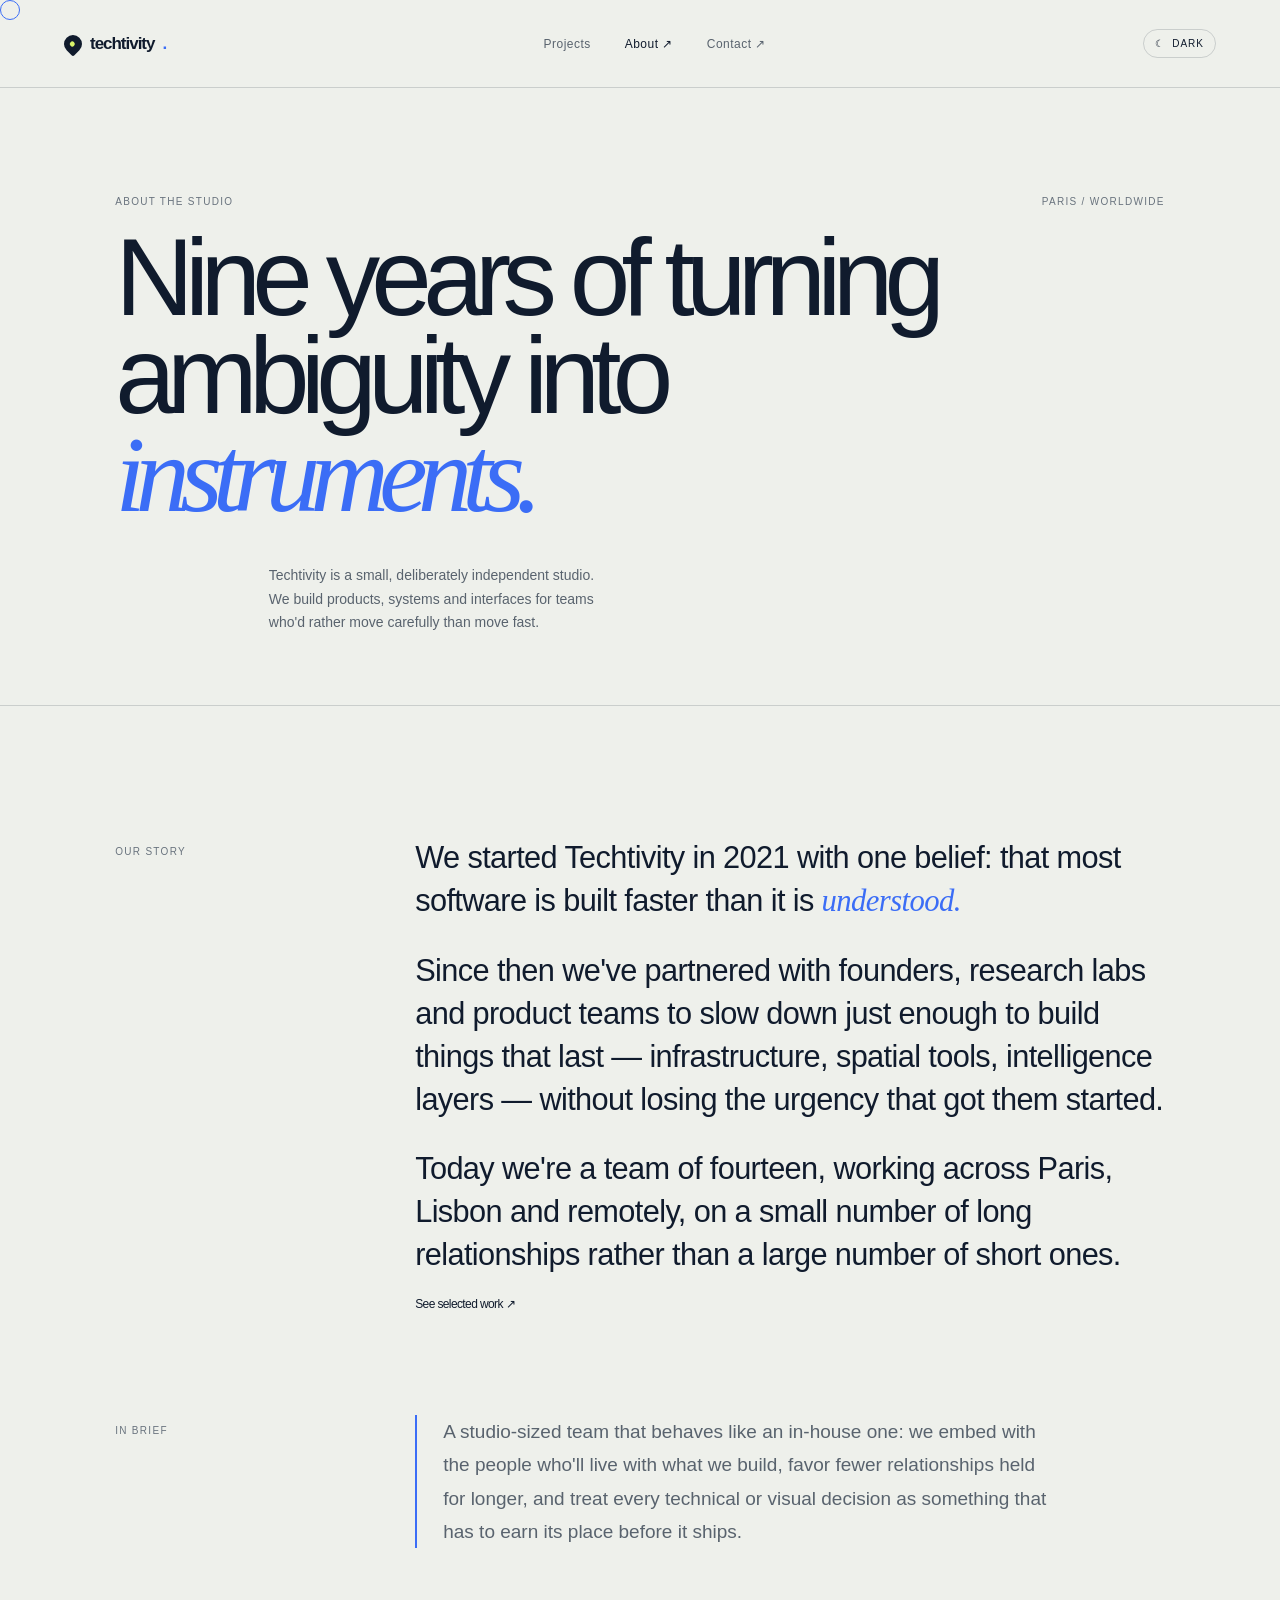
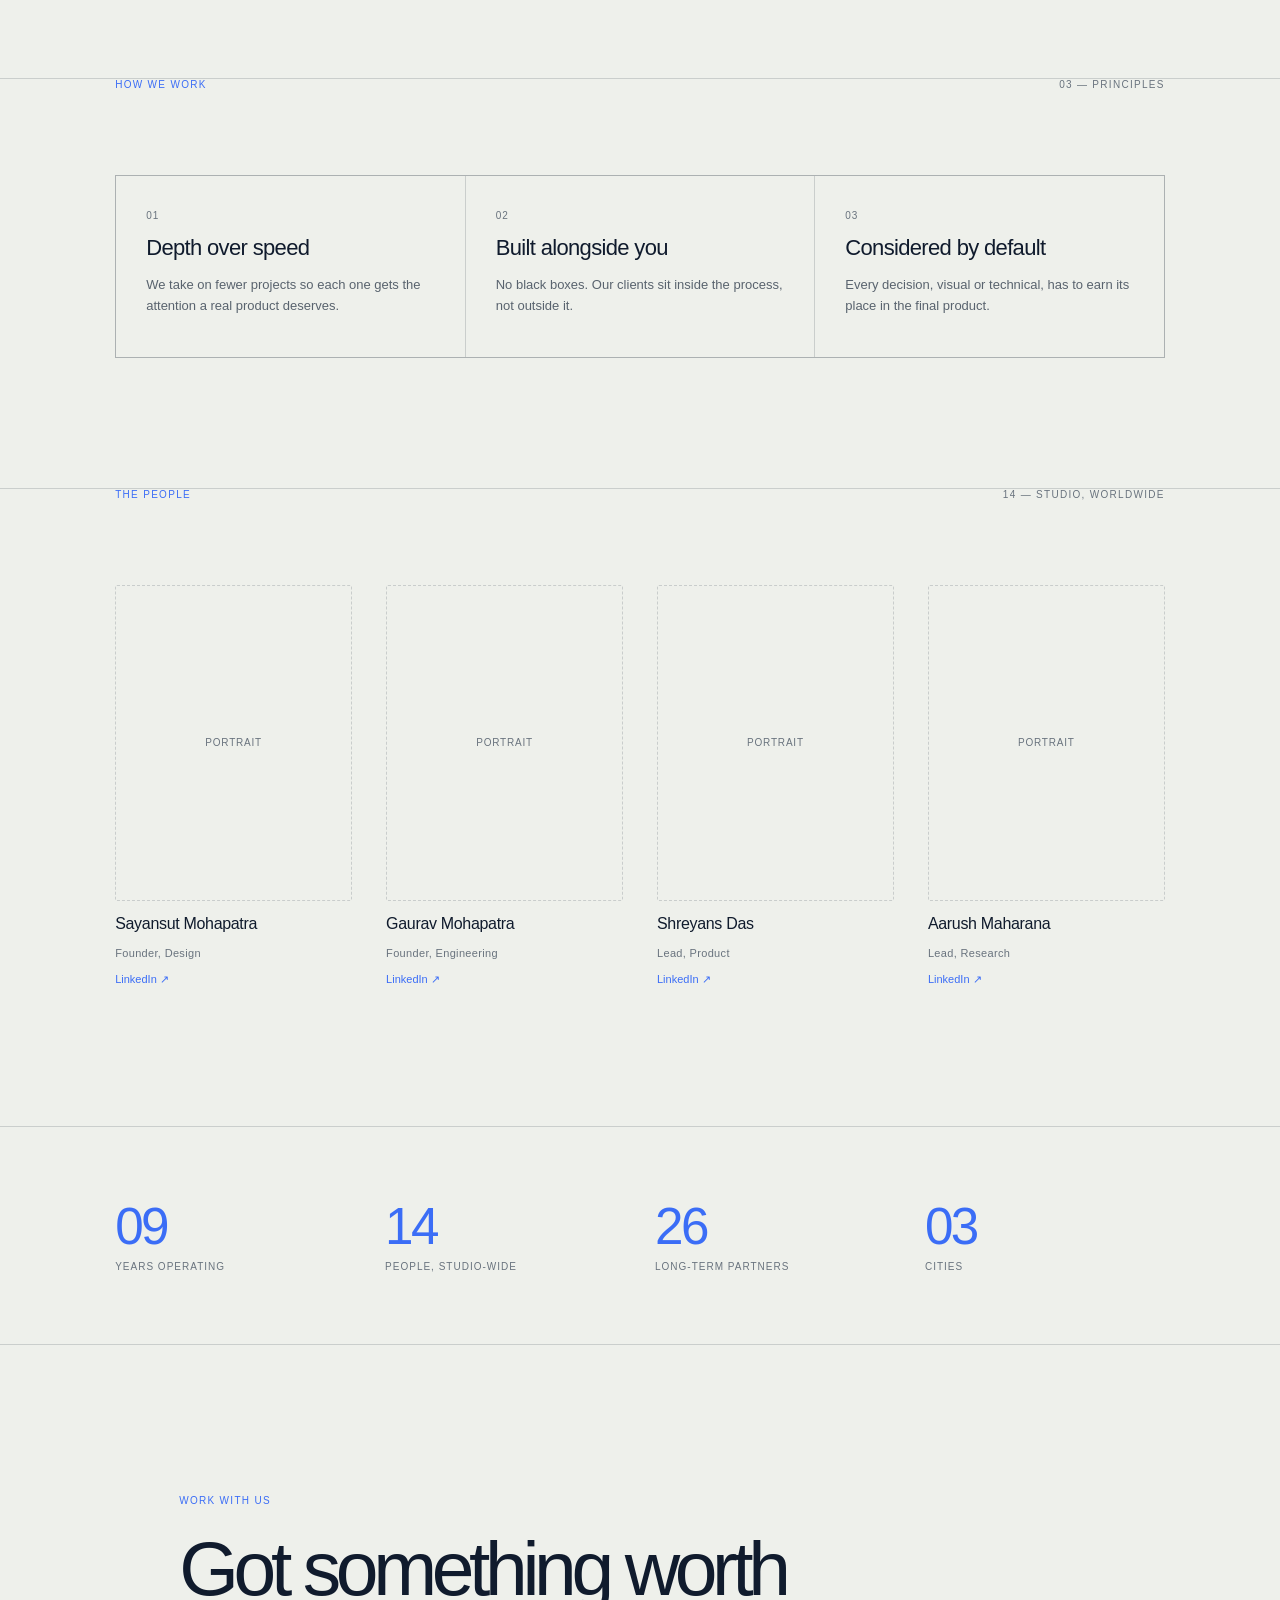
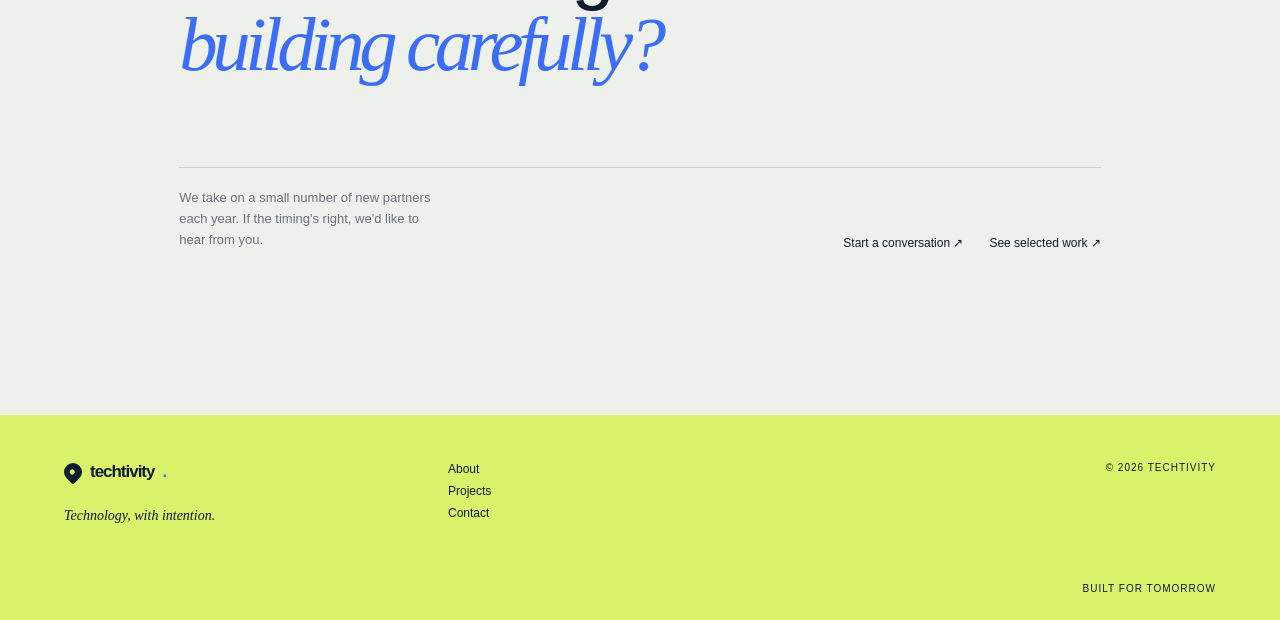
==== about.html @ 52f26c54 "Update about.html" ====
<!doctype html>
<html lang="en" data-theme="dark">
<head>
<meta charset="utf-8" />
<meta name="viewport" content="width=device-width,initial-scale=1" />
<title>About — Techtivity</title>
<meta name="description" content="Techtivity is an technology studio for people building a more considered future." />
<meta name="color-scheme" content="dark light" />
<link rel="icon" href="Techtivity emblemlight.svg" viewBox='0 0 32 32'%3E%3Ccircle cx='16' cy='16' r='15' fill='%23101b2d'/%3E%3Ccircle cx='16' cy='16' r='4' fill='%23d8f36b'/%3E%3C/svg%3E" />
<style>
:root{--ink:#101b2d;--paper:#eef0eb;--muted:#69737e;--line:rgba(16,27,45,.16);--lime:#d8f36b;--blue:#3b6df6;--soft:#59636e;--focus:#3b6df6}
[data-theme=dark]{--ink:#eef0eb;--paper:#101b2d;--muted:#b7c0c8;--line:rgba(238,240,235,.18);--soft:#b7c0c8;--focus:#d8f36b}
*{box-sizing:border-box}
html{scroll-behavior:smooth;background:var(--paper)}
body{margin:0;background:var(--paper);color:var(--ink);font-family:Arial,Helvetica,sans-serif}
a{color:inherit;text-decoration:none}
button{font:inherit;color:inherit}
:focus-visible{outline:2px solid var(--focus);outline-offset:3px;border-radius:2px}
.site{overflow:hidden;min-height:100vh;background:var(--paper)}

.topbar{display:flex;align-items:center;justify-content:space-between;height:88px;padding:0 clamp(22px,5vw,76px);border-bottom:1px solid var(--line);position:relative;z-index:10;background:var(--paper)}
.wordmark{display:flex;align-items:center;gap:8px;font-size:17px;font-weight:700;letter-spacing:-.06em}
.mark{width:18px;height:18px;background:var(--ink);display:inline-block;border-radius:50% 50% 50% 2px;transform:rotate(-45deg);position:relative;flex:none}
.mark:after{content:'';width:5px;height:5px;border-radius:50%;background:var(--lime);position:absolute;top:6px;left:6px}
.dot{color:var(--blue)}
.nav{display:flex;gap:34px;font-size:12px;letter-spacing:.04em;color:var(--soft)}
.nav a{transition:color .2s}
.nav a[aria-current="page"]{color:var(--ink)}
.nav a:hover,.footer a:hover,.text-link:hover{color:var(--blue)}
.actions{display:flex;align-items:center;gap:18px}
.theme-toggle,.menu{border:1px solid var(--line);background:transparent;border-radius:999px;cursor:pointer;padding:8px 11px;font-size:10px;letter-spacing:.1em;text-transform:uppercase;display:flex;align-items:center;gap:7px;transition:background .2s,color .2s}
.theme-toggle:hover{background:var(--ink);color:var(--paper)}
.menu{display:none;border:0;font-size:20px;padding:5px;border-radius:6px}
.menu:hover{background:var(--line)}

/* Page header */
.page-head{padding:clamp(70px,12vh,140px) clamp(22px,9vw,140px) 70px;position:relative}
.meta,.section-head{display:flex;justify-content:space-between;font-size:10px;text-transform:uppercase;letter-spacing:.13em;color:var(--muted)}
.eyebrow{color:var(--blue);text-transform:uppercase;letter-spacing:.13em;font-size:10px;margin:0 0 25px}
.eyebrow i{color:var(--ink);font:italic 15px Georgia,serif;text-transform:none;letter-spacing:0}
.page-head h1{font-size:clamp(52px,8.5vw,124px);line-height:.9;letter-spacing:-.08em;font-weight:400;margin:22px 0 0;max-width:920px}
.page-head h1 em{color:var(--blue);font:italic clamp(52px,8.5vw,124px)/.9 Georgia,serif;letter-spacing:-.09em}
.page-head .desc{margin:40px 0 0 clamp(0px,12vw,170px);max-width:340px;font-size:14px;color:var(--soft);line-height:1.7}

/* Story / values */
.story{padding:130px clamp(22px,9vw,140px) 70px;display:grid;grid-template-columns:minmax(160px,240px) 1fr;gap:60px;border-top:1px solid var(--line)}
.story p{font-size:clamp(21px,2.4vw,32px);line-height:1.4;letter-spacing:-.02em;font-weight:400;margin:0 0 26px;max-width:780px}
.story p em{font:italic clamp(21px,2.4vw,32px)/1.4 Georgia,serif;color:var(--blue)}
.story .col-label{font-size:10px;letter-spacing:.13em;text-transform:uppercase;color:var(--muted);padding-top:10px}

/* Brief description band */
.brief{padding:0 clamp(22px,9vw,140px) 130px;display:grid;grid-template-columns:minmax(160px,240px) 1fr;gap:60px}
.brief .col-label{font-size:10px;letter-spacing:.13em;text-transform:uppercase;color:var(--muted);padding-top:10px}
.brief blockquote{margin:0;border-left:2px solid var(--blue);padding-left:26px;font-size:clamp(16px,1.6vw,19px);line-height:1.75;color:var(--soft);max-width:640px;font-style:normal}

/* Values grid (text only, no image slots) */
.values{padding:0 clamp(22px,9vw,140px) 130px;border-top:1px solid var(--line)}
.values-grid{display:grid;grid-template-columns:repeat(3,1fr);gap:1px;background:var(--line);margin-top:60px;border:1px solid var(--line)}
.value{background:var(--paper);padding:34px 30px 40px;display:flex;flex-direction:column;gap:14px}
.value .num{font-size:10px;color:var(--muted);letter-spacing:.1em}
.value strong{font-size:22px;font-weight:400;letter-spacing:-.03em}
.value span.body{font-size:13px;line-height:1.6;color:var(--soft)}

/* Team */
.team{padding:0 clamp(22px,9vw,140px) 140px;border-top:1px solid var(--line)}
.team-grid{display:grid;grid-template-columns:repeat(4,1fr);gap:34px;margin-top:60px}
.person{display:flex;flex-direction:column;gap:14px}
.person .imgslot{aspect-ratio:3/4;border:1px dashed var(--line);border-radius:2px;display:flex;align-items:center;justify-content:center;font-size:10px;letter-spacing:.08em;text-transform:uppercase;color:var(--muted);text-align:center;padding:10px;background-repeat:no-repeat;background-position:center;background-size:cover;transition:border-color .2s}
.person:hover .imgslot{border-color:var(--blue)}
.person strong{font-size:16px;font-weight:400;letter-spacing:-.02em}
.person .role{font-size:11px;color:var(--muted);letter-spacing:.03em}
.person .plink{font-size:11px;color:var(--blue);display:inline-flex;align-items:center;gap:5px;width:fit-content}
.person .plink:hover{text-decoration:underline}

/* Stats strip */
.stats{border-top:1px solid var(--line);border-bottom:1px solid var(--line);padding:70px clamp(22px,9vw,140px);display:grid;grid-template-columns:repeat(4,1fr);gap:30px}
.stat strong{display:block;font-size:clamp(34px,4vw,54px);font-weight:400;letter-spacing:-.05em;color:var(--blue)}
.stat span{font-size:10px;letter-spacing:.1em;text-transform:uppercase;color:var(--muted)}

/* CTA band */
.cta-band{padding:150px clamp(22px,14vw,220px) 165px}
.cta-band h2{font-size:clamp(39px,6vw,84px);letter-spacing:-.07em;line-height:.98;font-weight:400;margin:0}
.cta-band em{font:italic clamp(39px,6vw,84px)/.98 Georgia,serif;color:var(--blue)}
.manifesto-foot{display:flex;justify-content:space-between;align-items:flex-end;margin-top:85px;border-top:1px solid var(--line);padding-top:20px;gap:24px;flex-wrap:wrap}
.manifesto-foot p{max-width:260px;color:var(--muted);font-size:13px;line-height:1.6;margin:0}
.link-group{display:flex;gap:26px;flex-wrap:wrap}
.text-link{display:inline-flex;gap:8px;align-items:center;font-size:12px;transition:gap .3s}
.text-link:hover{gap:12px}

.footer{background:var(--lime);color:#101b2d;padding:47px clamp(22px,5vw,76px) 26px;display:grid;grid-template-columns:1fr 1fr 1fr;min-height:205px}
.footer .wordmark{color:#101b2d}
.footer .mark{background:#101b2d}
.footer-note{font:italic 14px Georgia,serif;margin:26px 0 0}
.footer-links{display:flex;flex-direction:column;gap:8px;font-size:12px}
.footer-end{display:flex;flex-direction:column;justify-content:space-between;align-items:flex-end;font-size:10px;letter-spacing:.1em;text-transform:uppercase}

.reveal{opacity:0;transform:translateY(22px);transition:opacity .8s,transform .8s}
.reveal.show{opacity:1;transform:none}
.cursor{position:fixed;z-index:30;top:0;left:0;width:20px;height:20px;border:1px solid var(--blue);border-radius:50%;pointer-events:none;transition:transform .12s ease-out;will-change:transform}

@media(prefers-reduced-motion:reduce){
  html{scroll-behavior:auto}
  .reveal{opacity:1;transform:none;transition:none}
  .cursor{display:none}
}

@media(max-width:900px){
  .story{grid-template-columns:1fr;gap:24px}
  .brief{grid-template-columns:1fr;gap:24px}
  .values-grid{grid-template-columns:1fr 1fr}
  .team-grid{grid-template-columns:1fr 1fr}
  .stats{grid-template-columns:1fr 1fr;row-gap:40px}
}

@media(max-width:700px){
  .topbar{height:72px}
  .nav{display:none}
  .menu{display:block}
  .nav.open{display:flex;position:absolute;top:72px;left:0;right:0;flex-direction:column;gap:0;background:var(--paper);border-bottom:1px solid var(--line);padding:12px 22px;z-index:9}
  .nav.open a{padding:14px 0;border-bottom:1px solid var(--line)}
  .nav.open a:last-child{border-bottom:0}
  .page-head{padding-top:38px}
  .page-head .desc{margin-left:0;margin-top:30px}
  .story{padding:80px 22px 40px}
  .brief{padding:0 22px 80px}
  .values{padding:0 22px 90px}
  .values-grid{grid-template-columns:1fr}
  .team{padding:0 22px 100px}
  .team-grid{grid-template-columns:1fr 1fr;gap:22px}
  .stats{padding:50px 22px;grid-template-columns:1fr 1fr}
  .cta-band{padding:100px 22px 115px}
  .manifesto-foot{margin-top:52px;display:block}
  .text-link{margin-top:20px}
  .footer{grid-template-columns:1fr 1fr;gap:40px}
  .footer-end{grid-column:1/-1;flex-direction:row;align-items:flex-end}
  .cursor{display:none}
}
</style></head>
<body>
<div class="site" id="top">
<div class="cursor" id="cursor" aria-hidden="true"></div>
<header class="topbar">
  <a class="wordmark" href="index.html"><span class="mark"></span>techtivity<span class="dot">.</span></a>
  <nav class="nav" id="nav">
    <a href="index.html#work">Projects</a>
    <a href="about.html" aria-current="page">About ↗</a>
    <a href="contact.html">Contact ↗</a>
  </nav>
  <div class="actions">
    <button class="theme-toggle" id="theme" aria-label="Switch to light mode">☼ <span>Light</span></button>
    <button class="menu" id="menu" aria-label="Open menu" aria-expanded="false" aria-controls="nav">☰</button>
  </div>
</header>

<main>
<section class="page-head">
  <div class="meta reveal"><span>About the studio</span><span>Paris / Worldwide</span></div>
  <h1 class="reveal">Nine years of turning<br>ambiguity into <em>instruments.</em></h1>
  <p class="desc reveal">Techtivity is a small, deliberately independent studio. We build products, systems and interfaces for teams who'd rather move carefully than move fast.</p>
</section>

<section class="story reveal">
  <span class="col-label">Our story</span>
  <div>
    <p>We started Techtivity in 2021 with one belief: that most software is built faster than it is <em>understood.</em></p>
    <p>Since then we've partnered with founders, research labs and product teams to slow down just enough to build things that last — infrastructure, spatial tools, intelligence layers — without losing the urgency that got them started.</p>
    <p>Today we're a team of fourteen, working across Paris, Lisbon and remotely, on a small number of long relationships rather than a large number of short ones. <a href="index.html#work" class="text-link">See selected work ↗</a></p>
  </div>
</section>

<section class="brief reveal">
  <span class="col-label">In brief</span>
  <blockquote>A studio-sized team that behaves like an in-house one: we embed with the people who'll live with what we build, favor fewer relationships held for longer, and treat every technical or visual decision as something that has to earn its place before it ships.</blockquote>
</section>

<section class="values">
  <div class="section-head reveal"><p class="eyebrow">How we work</p><span>03 — Principles</span></div>
  <div class="values-grid">
    <div class="value reveal">
      <span class="num">01</span>
      <strong>Depth over speed</strong>
      <span class="body">We take on fewer projects so each one gets the attention a real product deserves.</span>
    </div>
    <div class="value reveal">
      <span class="num">02</span>
      <strong>Built alongside you</strong>
      <span class="body">No black boxes. Our clients sit inside the process, not outside it.</span>
    </div>
    <div class="value reveal">
      <span class="num">03</span>
      <strong>Considered by default</strong>
      <span class="body">Every decision, visual or technical, has to earn its place in the final product.</span>
    </div>
  </div>
</section>

<section class="team">
  <div class="section-head reveal"><p class="eyebrow">The people</p><span>14 — Studio, worldwide</span></div>
  <div class="team-grid">
    <div class="person reveal">
      <div class="imgslot" style=background-image:"https://encrypted-tbn0.gstatic.com/images?q=tbn:ANd9GcR9N6_x0SpQoSw5lsUZpj23r2DeSS25yeJOjYaWdiLK2YvXl9FezilWEXpy&s=10">Portrait</div>
      <strong>Sayansut Mohapatra</strong>
      <span class="role">Founder, Design</span>
      <a class="plink" href="https://www.linkedin.com/" target="_blank" rel="noopener noreferrer">LinkedIn ↗</a>
    </div>
    <div class="person reveal">
      <div class="imgslot" style="background-image:none">Portrait</div>
      <strong>Gaurav Mohapatra</strong>
      <span class="role">Founder, Engineering</span>
      <a class="plink" href="https://www.linkedin.com/" target="_blank" rel="noopener noreferrer">LinkedIn ↗</a>
    </div>
    <div class="person reveal">
      <div class="imgslot" style="background-image:none">Portrait</div>
      <strong>Shreyans Das</strong>
      <span class="role">Lead, Product</span>
      <a class="plink" href="https://www.linkedin.com/" target="_blank" rel="noopener noreferrer">LinkedIn ↗</a>
    </div>
    <div class="person reveal">
      <div class="imgslot" style="background-image:none">Portrait</div>
      <strong>Aarush Maharana</strong>
      <span class="role">Lead, Research</span>
      <a class="plink" href="https://www.linkedin.com/" target="_blank" rel="noopener noreferrer">LinkedIn ↗</a>
    </div>
  </div>
</section>

<section class="stats reveal">
  <div class="stat"><strong>09</strong><span>Years operating</span></div>
  <div class="stat"><strong>14</strong><span>People, studio-wide</span></div>
  <div class="stat"><strong>26</strong><span>Long-term partners</span></div>
  <div class="stat"><strong>03</strong><span>Cities</span></div>
</section>

<section class="cta-band reveal">
  <p class="eyebrow">Work with us</p>
  <h2>Got something worth<br><em>building carefully?</em></h2>
  <div class="manifesto-foot">
    <p>We take on a small number of new partners each year. If the timing's right, we'd like to hear from you.</p>
    <div class="link-group">
      <a href="contact.html" class="text-link">Start a conversation ↗</a>
      <a href="index.html#work" class="text-link">See selected work ↗</a>
    </div>
  </div>
</section>
</main>

<footer class="footer">
  <div><a class="wordmark" href="index.html"><span class="mark"></span>techtivity<span class="dot">.</span></a><p class="footer-note">Technology, with intention.</p></div>
  <div class="footer-links"><a href="about.html">About</a><a href="index.html#work">Projects</a><a href="contact.html">Contact</a></div>
  <div class="footer-end"><span>© 2026 Techtivity</span><span>Built for tomorrow</span></div>
</footer>
</div>

<script>
(function(){
  var root = document.documentElement;
  var theme = document.querySelector('#theme');
  var nav = document.querySelector('#nav');
  var menu = document.querySelector('#menu');
  var cursor = document.querySelector('#cursor');

  try {
    var saved = localStorage.getItem('techtivity-theme');
    if (saved === 'light' || saved === 'dark') {
      root.dataset.theme = saved;
    } else if (window.matchMedia('(prefers-color-scheme: light)').matches) {
      root.dataset.theme = 'light';
    }
  } catch (e) {}
  syncThemeButton();

  theme.addEventListener('click', function(){
    var dark = root.dataset.theme === 'dark';
    root.dataset.theme = dark ? 'light' : 'dark';
    try { localStorage.setItem('techtivity-theme', root.dataset.theme); } catch (e) {}
    syncThemeButton();
  });

  function syncThemeButton(){
    var isDark = root.dataset.theme === 'dark';
    theme.innerHTML = isDark ? '☼ <span>Light</span>' : '☾ <span>Dark</span>';
    theme.setAttribute('aria-label', isDark ? 'Switch to light mode' : 'Switch to dark mode');
  }

  function closeMenu(){
    nav.classList.remove('open');
    menu.textContent = '☰';
    menu.setAttribute('aria-label', 'Open menu');
    menu.setAttribute('aria-expanded', 'false');
  }

  menu.addEventListener('click', function(){
    var open = nav.classList.toggle('open');
    menu.textContent = open ? '×' : '☰';
    menu.setAttribute('aria-label', open ? 'Close menu' : 'Open menu');
    menu.setAttribute('aria-expanded', String(open));
  });

  nav.querySelectorAll('a').forEach(function(a){
    a.addEventListener('click', closeMenu);
  });

  window.addEventListener('pointermove', function(e){
    if (cursor) cursor.style.transform = 'translate3d(' + (e.clientX - 10) + 'px,' + (e.clientY - 10) + 'px,0)';
  });

  var reduceMotion = window.matchMedia('(prefers-reduced-motion: reduce)').matches;
  if (!reduceMotion && 'IntersectionObserver' in window) {
    var observer = new IntersectionObserver(function(entries){
      entries.forEach(function(entry){
        if (entry.isIntersecting) {
          entry.target.classList.add('show');
          observer.unobserve(entry.target);
        }
      });
    }, { threshold: .14 });
    document.querySelectorAll('.reveal').forEach(function(el){ observer.observe(el); });
  } else {
    document.querySelectorAll('.reveal').forEach(function(el){ el.classList.add('show'); });
  }
})();
</script>
</body></html>
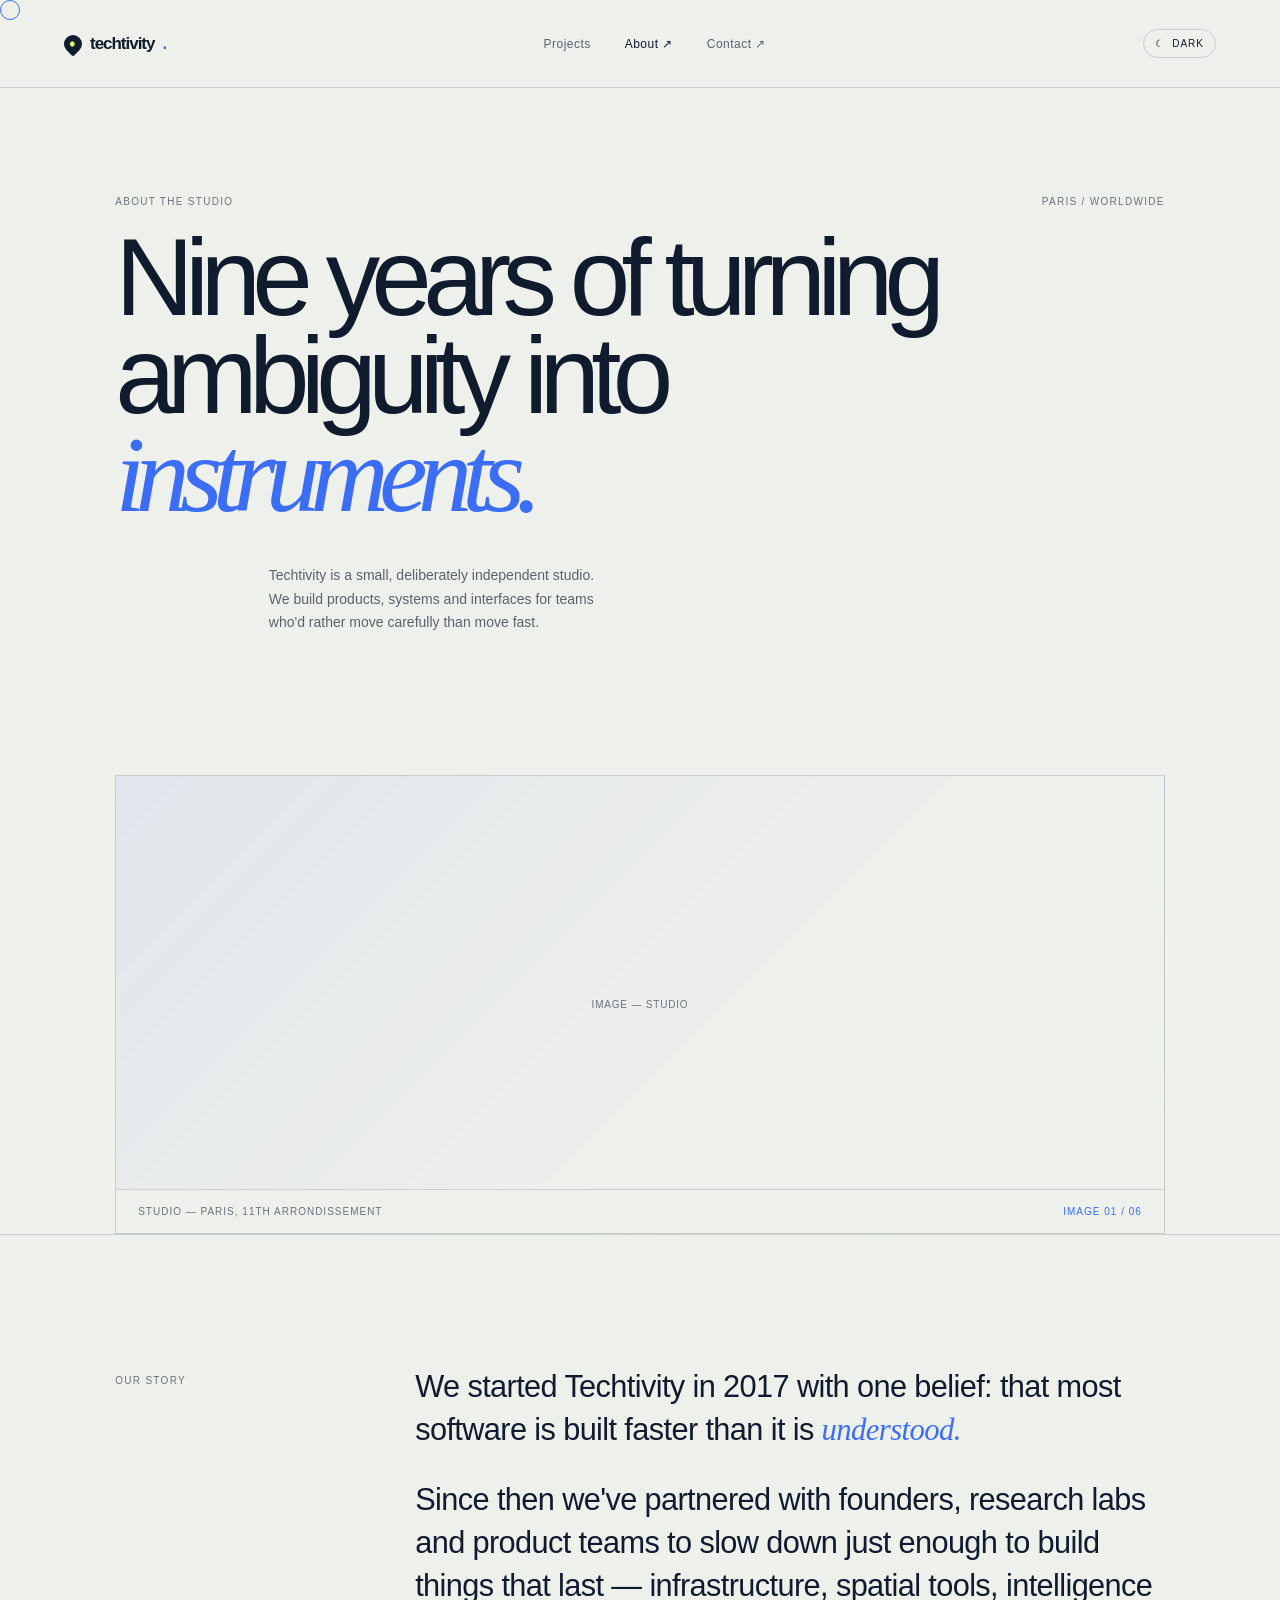
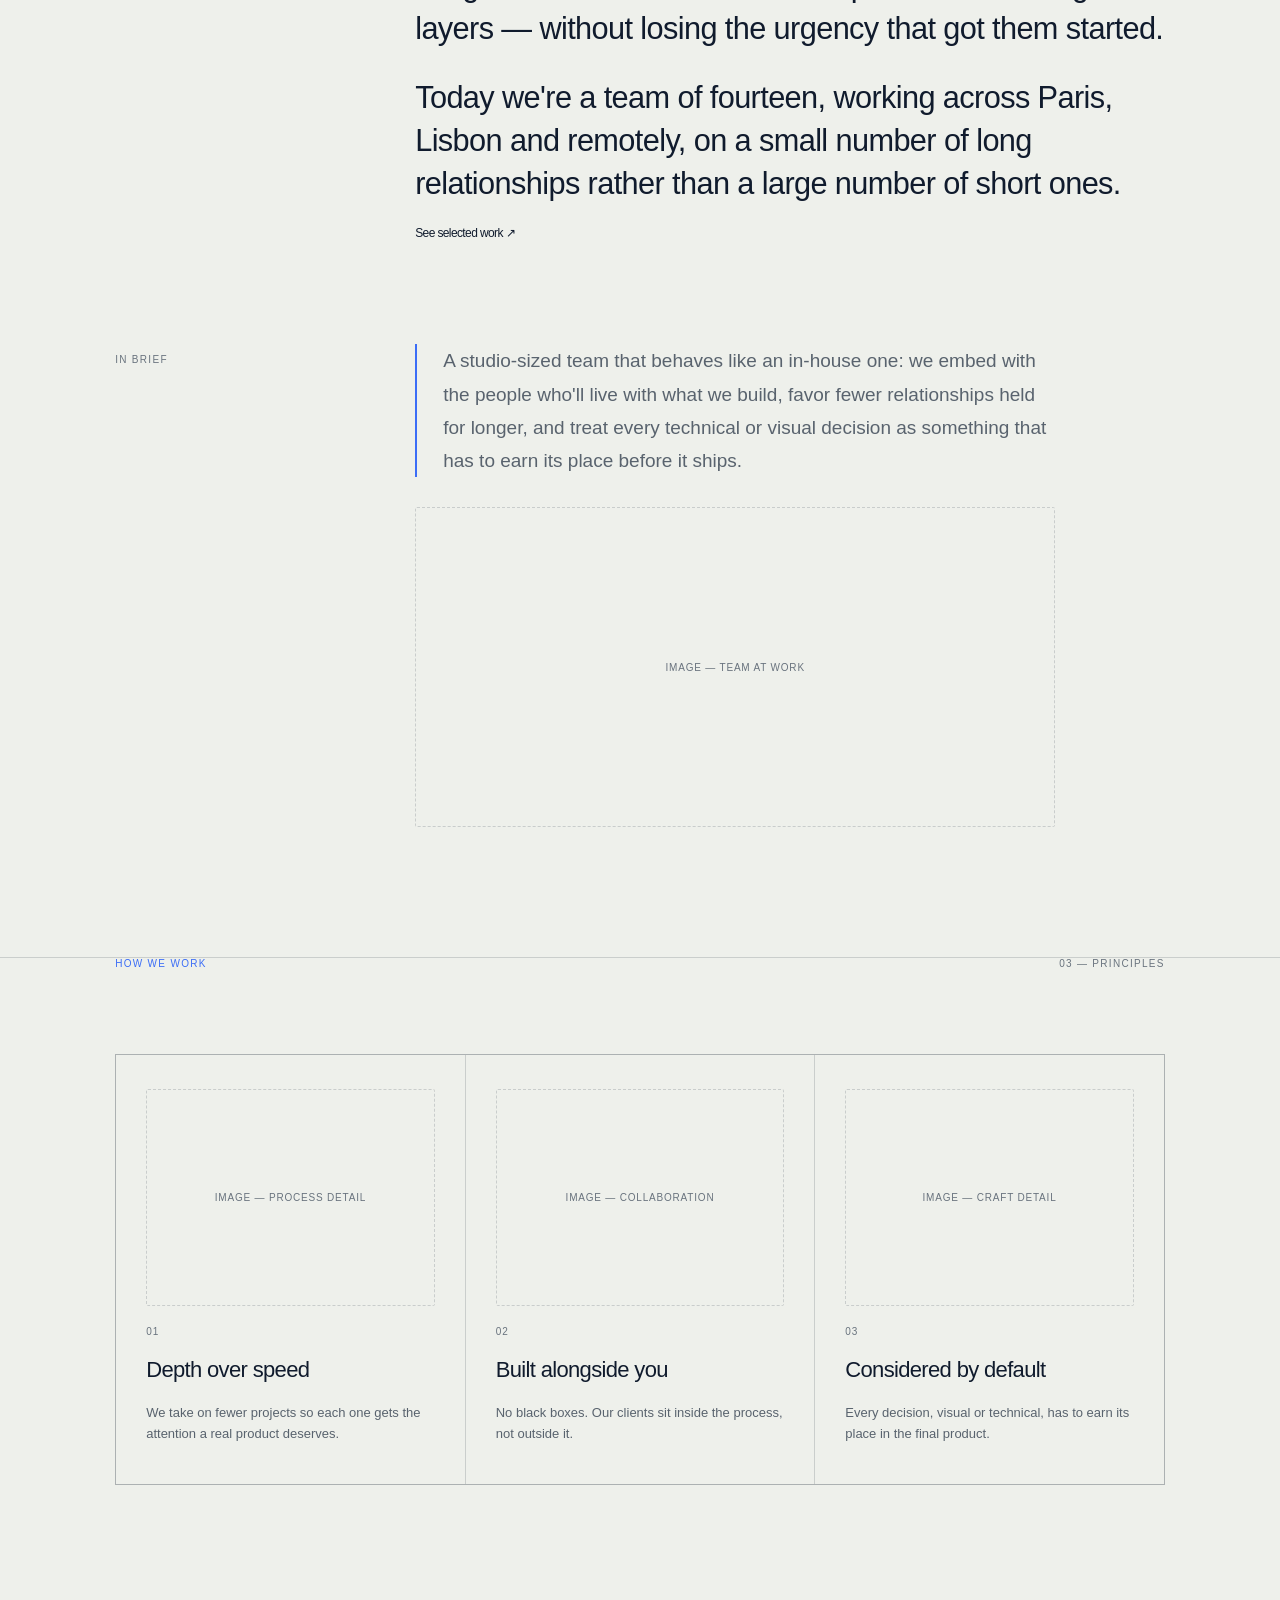
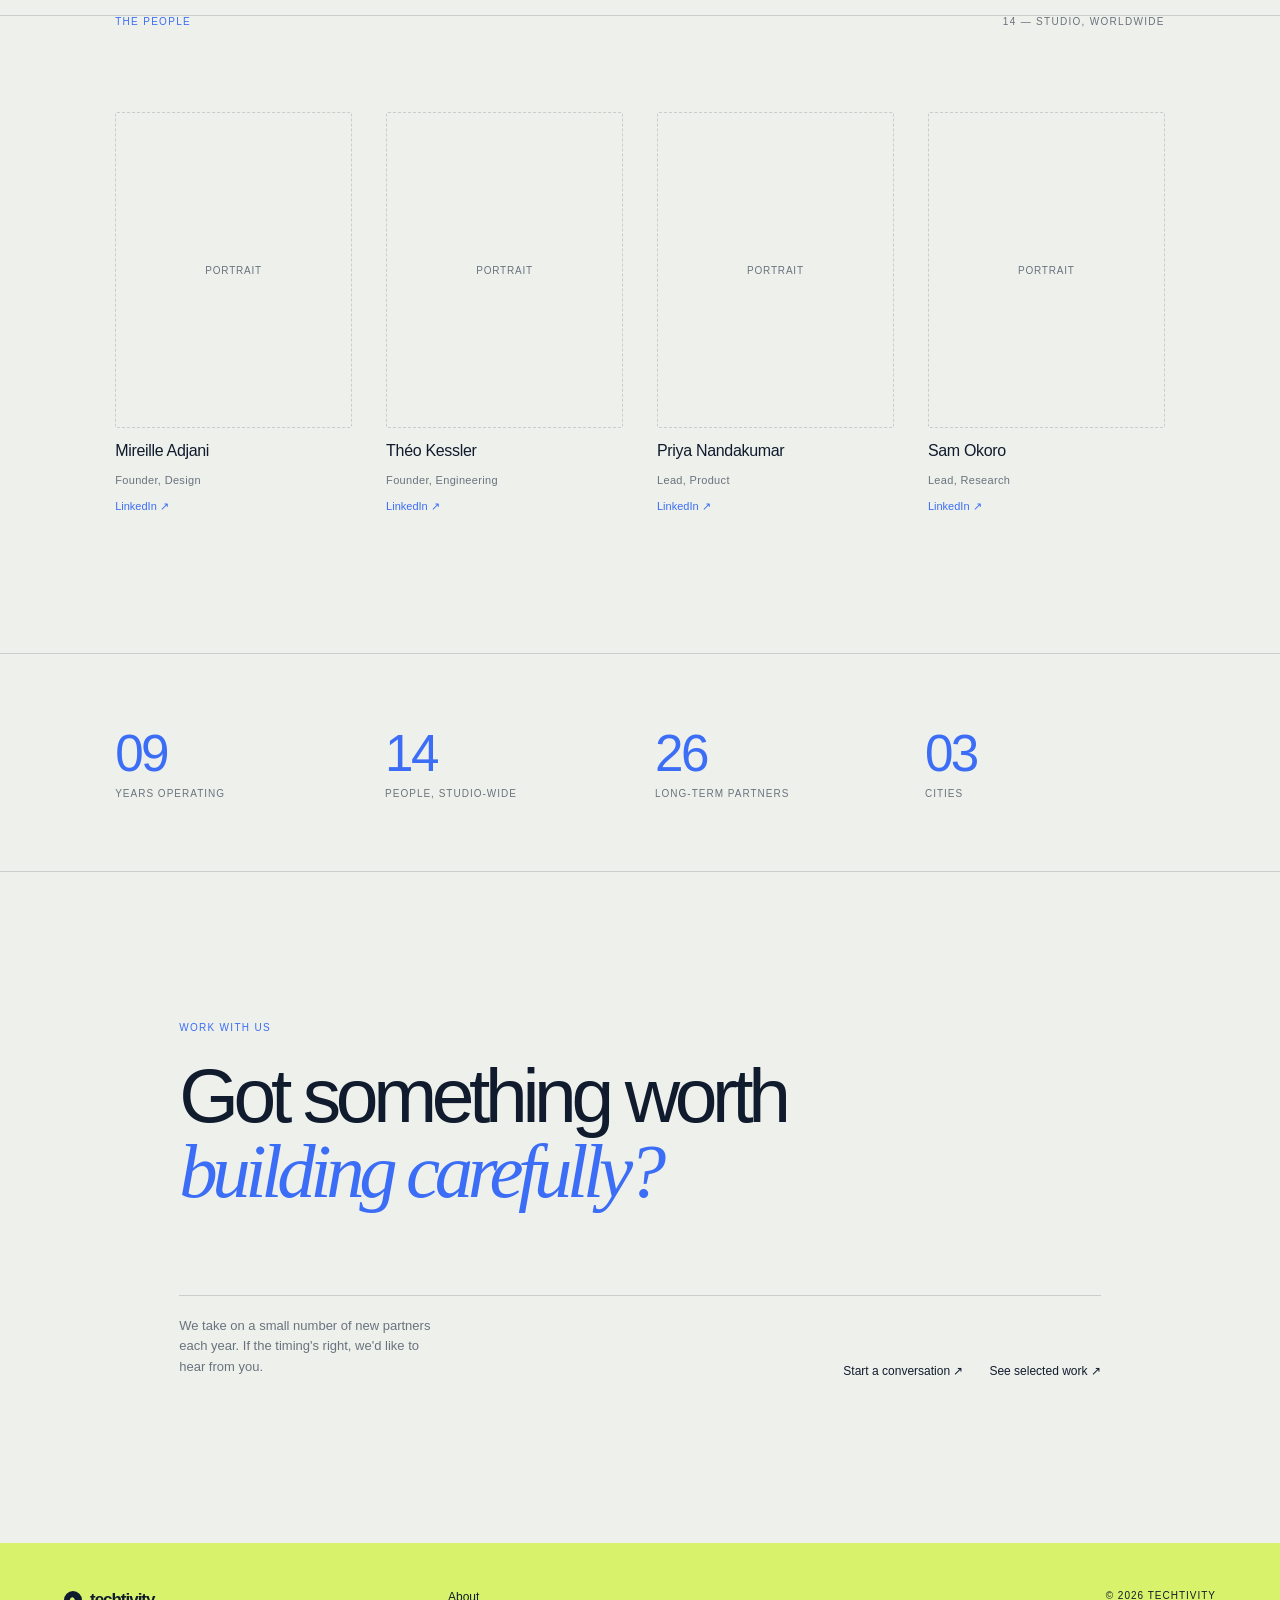
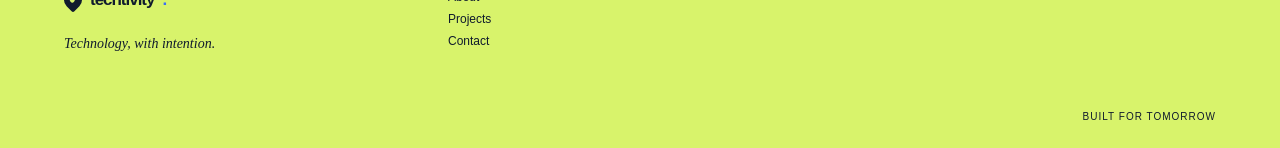
==== commit 18e63c98: "Update about.html" ====
--- a/about.html
+++ b/about.html
@@ -4,9 +4,9 @@
 <meta charset="utf-8" />
 <meta name="viewport" content="width=device-width,initial-scale=1" />
 <title>About — Techtivity</title>
-<meta name="description" content="Techtivity is an technology studio for people building a more considered future." />
+<meta name="description" content="Techtivity is an independent technology studio for people building a more considered future." />
 <meta name="color-scheme" content="dark light" />
-<link rel="icon" href="Techtivity emblemlight.svg" viewBox='0 0 32 32'%3E%3Ccircle cx='16' cy='16' r='15' fill='%23101b2d'/%3E%3Ccircle cx='16' cy='16' r='4' fill='%23d8f36b'/%3E%3C/svg%3E" />
+<link rel="icon" href="data:image/svg+xml,%3Csvg xmlns='http://www.w3.org/2000/svg' viewBox='0 0 32 32'%3E%3Ccircle cx='16' cy='16' r='15' fill='%23101b2d'/%3E%3Ccircle cx='16' cy='16' r='4' fill='%23d8f36b'/%3E%3C/svg%3E" />
 <style>
 :root{--ink:#101b2d;--paper:#eef0eb;--muted:#69737e;--line:rgba(16,27,45,.16);--lime:#d8f36b;--blue:#3b6df6;--soft:#59636e;--focus:#3b6df6}
 [data-theme=dark]{--ink:#eef0eb;--paper:#101b2d;--muted:#b7c0c8;--line:rgba(238,240,235,.18);--soft:#b7c0c8;--focus:#d8f36b}
@@ -48,15 +48,23 @@
 .story p em{font:italic clamp(21px,2.4vw,32px)/1.4 Georgia,serif;color:var(--blue)}
 .story .col-label{font-size:10px;letter-spacing:.13em;text-transform:uppercase;color:var(--muted);padding-top:10px}
 
+/* Hero image slot */
+.hero-frame{margin:70px clamp(22px,9vw,140px) 0;border:1px solid var(--line);aspect-ratio:16/7;position:relative;overflow:hidden;background:linear-gradient(135deg,rgba(59,109,246,.08),transparent 60%)}
+.frame-fill{position:absolute;inset:0;background-repeat:no-repeat;background-position:center;background-size:cover;display:flex;align-items:center;justify-content:center;font-size:10px;letter-spacing:.08em;text-transform:uppercase;color:var(--muted)}
+.frame-label{position:absolute;left:0;right:0;bottom:0;display:flex;justify-content:space-between;align-items:center;padding:16px 22px;font-size:10px;letter-spacing:.1em;text-transform:uppercase;color:var(--muted);border-top:1px solid var(--line);background:var(--paper)}
+.frame-label span:last-child{color:var(--blue)}
+
 /* Brief description band */
 .brief{padding:0 clamp(22px,9vw,140px) 130px;display:grid;grid-template-columns:minmax(160px,240px) 1fr;gap:60px}
 .brief .col-label{font-size:10px;letter-spacing:.13em;text-transform:uppercase;color:var(--muted);padding-top:10px}
-.brief blockquote{margin:0;border-left:2px solid var(--blue);padding-left:26px;font-size:clamp(16px,1.6vw,19px);line-height:1.75;color:var(--soft);max-width:640px;font-style:normal}
+.brief blockquote{margin:0 0 30px;border-left:2px solid var(--blue);padding-left:26px;font-size:clamp(16px,1.6vw,19px);line-height:1.75;color:var(--soft);max-width:640px;font-style:normal}
+.brief .imgslot{aspect-ratio:16/8;border:1px dashed var(--line);border-radius:2px;display:flex;align-items:center;justify-content:center;font-size:10px;letter-spacing:.08em;text-transform:uppercase;color:var(--muted);text-align:center;padding:10px;background-repeat:no-repeat;background-position:center;background-size:cover;max-width:640px}
 
 /* Values grid (text only, no image slots) */
 .values{padding:0 clamp(22px,9vw,140px) 130px;border-top:1px solid var(--line)}
 .values-grid{display:grid;grid-template-columns:repeat(3,1fr);gap:1px;background:var(--line);margin-top:60px;border:1px solid var(--line)}
-.value{background:var(--paper);padding:34px 30px 40px;display:flex;flex-direction:column;gap:14px}
+.value{background:var(--paper);padding:34px 30px 40px;display:flex;flex-direction:column;gap:20px}
+.value .imgslot{aspect-ratio:4/3;border:1px dashed var(--line);border-radius:2px;display:flex;align-items:center;justify-content:center;font-size:10px;letter-spacing:.08em;text-transform:uppercase;color:var(--muted);text-align:center;padding:10px;background-repeat:no-repeat;background-position:center;background-size:cover}
 .value .num{font-size:10px;color:var(--muted);letter-spacing:.1em}
 .value strong{font-size:22px;font-weight:400;letter-spacing:-.03em}
 .value span.body{font-size:13px;line-height:1.6;color:var(--soft)}
@@ -121,6 +129,7 @@
   .nav.open a:last-child{border-bottom:0}
   .page-head{padding-top:38px}
   .page-head .desc{margin-left:0;margin-top:30px}
+  .hero-frame{margin:50px 22px 0;aspect-ratio:4/5}
   .story{padding:80px 22px 40px}
   .brief{padding:0 22px 80px}
   .values{padding:0 22px 90px}
@@ -159,34 +168,49 @@
   <p class="desc reveal">Techtivity is a small, deliberately independent studio. We build products, systems and interfaces for teams who'd rather move carefully than move fast.</p>
 </section>
 
+<!-- Primary image slot: replace background-image on .frame-fill, e.g. background-image:url('images/studio.jpg') -->
+<div class="hero-frame reveal">
+  <div class="frame-fill" role="img" aria-label="Photograph of the Techtivity studio space">Image — studio</div>
+  <div class="frame-label"><span>Studio — Paris, 11th arrondissement</span><span>Image 01 / 06</span></div>
+</div>
+
 <section class="story reveal">
   <span class="col-label">Our story</span>
   <div>
-    <p>We started Techtivity in 2021 with one belief: that most software is built faster than it is <em>understood.</em></p>
+    <p>We started Techtivity in 2017 with one belief: that most software is built faster than it is <em>understood.</em></p>
     <p>Since then we've partnered with founders, research labs and product teams to slow down just enough to build things that last — infrastructure, spatial tools, intelligence layers — without losing the urgency that got them started.</p>
     <p>Today we're a team of fourteen, working across Paris, Lisbon and remotely, on a small number of long relationships rather than a large number of short ones. <a href="index.html#work" class="text-link">See selected work ↗</a></p>
   </div>
 </section>
 
+<!-- Brief description space -->
 <section class="brief reveal">
   <span class="col-label">In brief</span>
-  <blockquote>A studio-sized team that behaves like an in-house one: we embed with the people who'll live with what we build, favor fewer relationships held for longer, and treat every technical or visual decision as something that has to earn its place before it ships.</blockquote>
+  <div>
+    <blockquote>A studio-sized team that behaves like an in-house one: we embed with the people who'll live with what we build, favor fewer relationships held for longer, and treat every technical or visual decision as something that has to earn its place before it ships.</blockquote>
+    <!-- Image slot: swap background-image url below -->
+    <div class="imgslot" style="background-image:none">Image — team at work</div>
+  </div>
 </section>
 
 <section class="values">
   <div class="section-head reveal"><p class="eyebrow">How we work</p><span>03 — Principles</span></div>
   <div class="values-grid">
     <div class="value reveal">
+      <!-- Image slot: swap background-image url below -->
+      <div class="imgslot" style="background-image:none">Image — process detail</div>
       <span class="num">01</span>
       <strong>Depth over speed</strong>
       <span class="body">We take on fewer projects so each one gets the attention a real product deserves.</span>
     </div>
     <div class="value reveal">
+      <div class="imgslot" style="background-image:none">Image — collaboration</div>
       <span class="num">02</span>
       <strong>Built alongside you</strong>
       <span class="body">No black boxes. Our clients sit inside the process, not outside it.</span>
     </div>
     <div class="value reveal">
+      <div class="imgslot" style="background-image:none">Image — craft detail</div>
       <span class="num">03</span>
       <strong>Considered by default</strong>
       <span class="body">Every decision, visual or technical, has to earn its place in the final product.</span>
@@ -198,26 +222,27 @@
   <div class="section-head reveal"><p class="eyebrow">The people</p><span>14 — Studio, worldwide</span></div>
   <div class="team-grid">
     <div class="person reveal">
-      <div class="imgslot" style=background-image:"https://encrypted-tbn0.gstatic.com/images?q=tbn:ANd9GcR9N6_x0SpQoSw5lsUZpj23r2DeSS25yeJOjYaWdiLK2YvXl9FezilWEXpy&s=10">Portrait</div>
-      <strong>Sayansut Mohapatra</strong>
+      <!-- Image slot: swap background-image url below -->
+      <div class="imgslot" style="background-image:none">Portrait</div>
+      <strong>Mireille Adjani</strong>
       <span class="role">Founder, Design</span>
       <a class="plink" href="https://www.linkedin.com/" target="_blank" rel="noopener noreferrer">LinkedIn ↗</a>
     </div>
     <div class="person reveal">
       <div class="imgslot" style="background-image:none">Portrait</div>
-      <strong>Gaurav Mohapatra</strong>
+      <strong>Théo Kessler</strong>
       <span class="role">Founder, Engineering</span>
       <a class="plink" href="https://www.linkedin.com/" target="_blank" rel="noopener noreferrer">LinkedIn ↗</a>
     </div>
     <div class="person reveal">
       <div class="imgslot" style="background-image:none">Portrait</div>
-      <strong>Shreyans Das</strong>
+      <strong>Priya Nandakumar</strong>
       <span class="role">Lead, Product</span>
       <a class="plink" href="https://www.linkedin.com/" target="_blank" rel="noopener noreferrer">LinkedIn ↗</a>
     </div>
     <div class="person reveal">
       <div class="imgslot" style="background-image:none">Portrait</div>
-      <strong>Aarush Maharana</strong>
+      <strong>Sam Okoro</strong>
       <span class="role">Lead, Research</span>
       <a class="plink" href="https://www.linkedin.com/" target="_blank" rel="noopener noreferrer">LinkedIn ↗</a>
     </div>
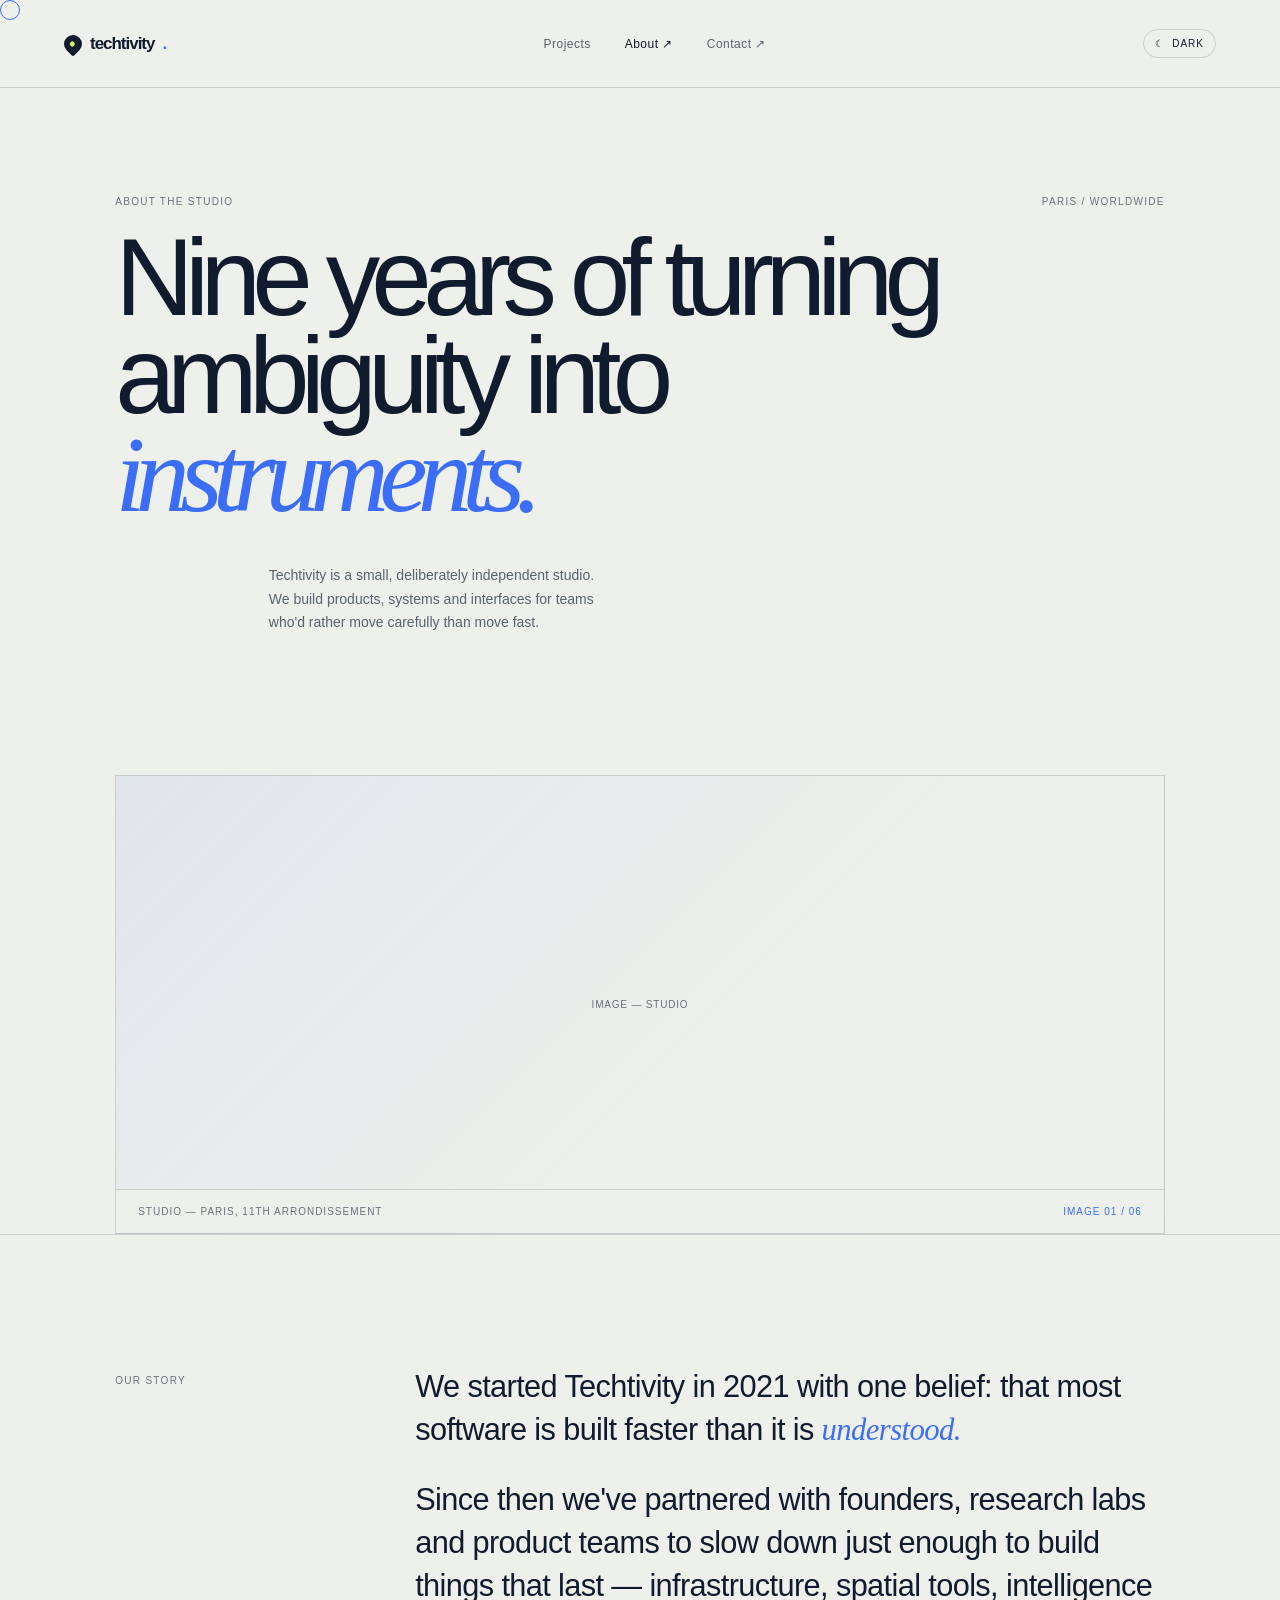
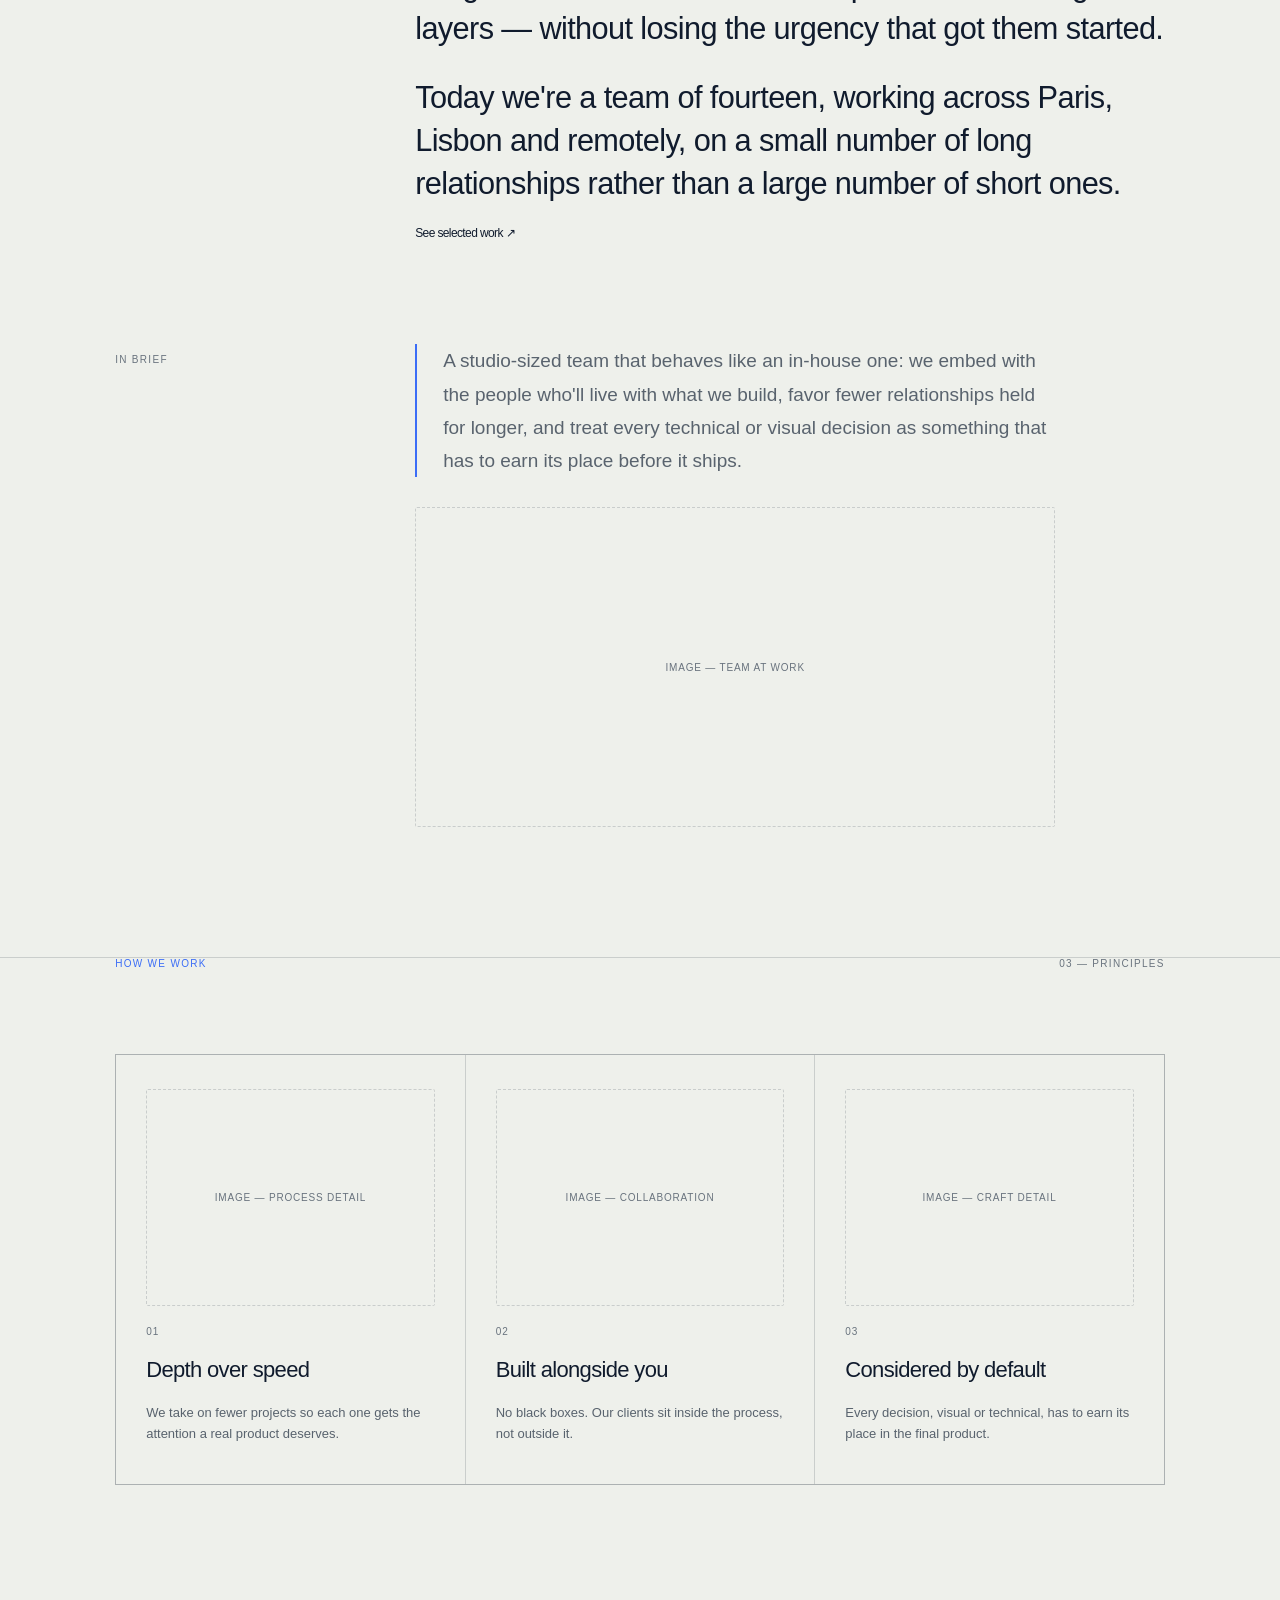
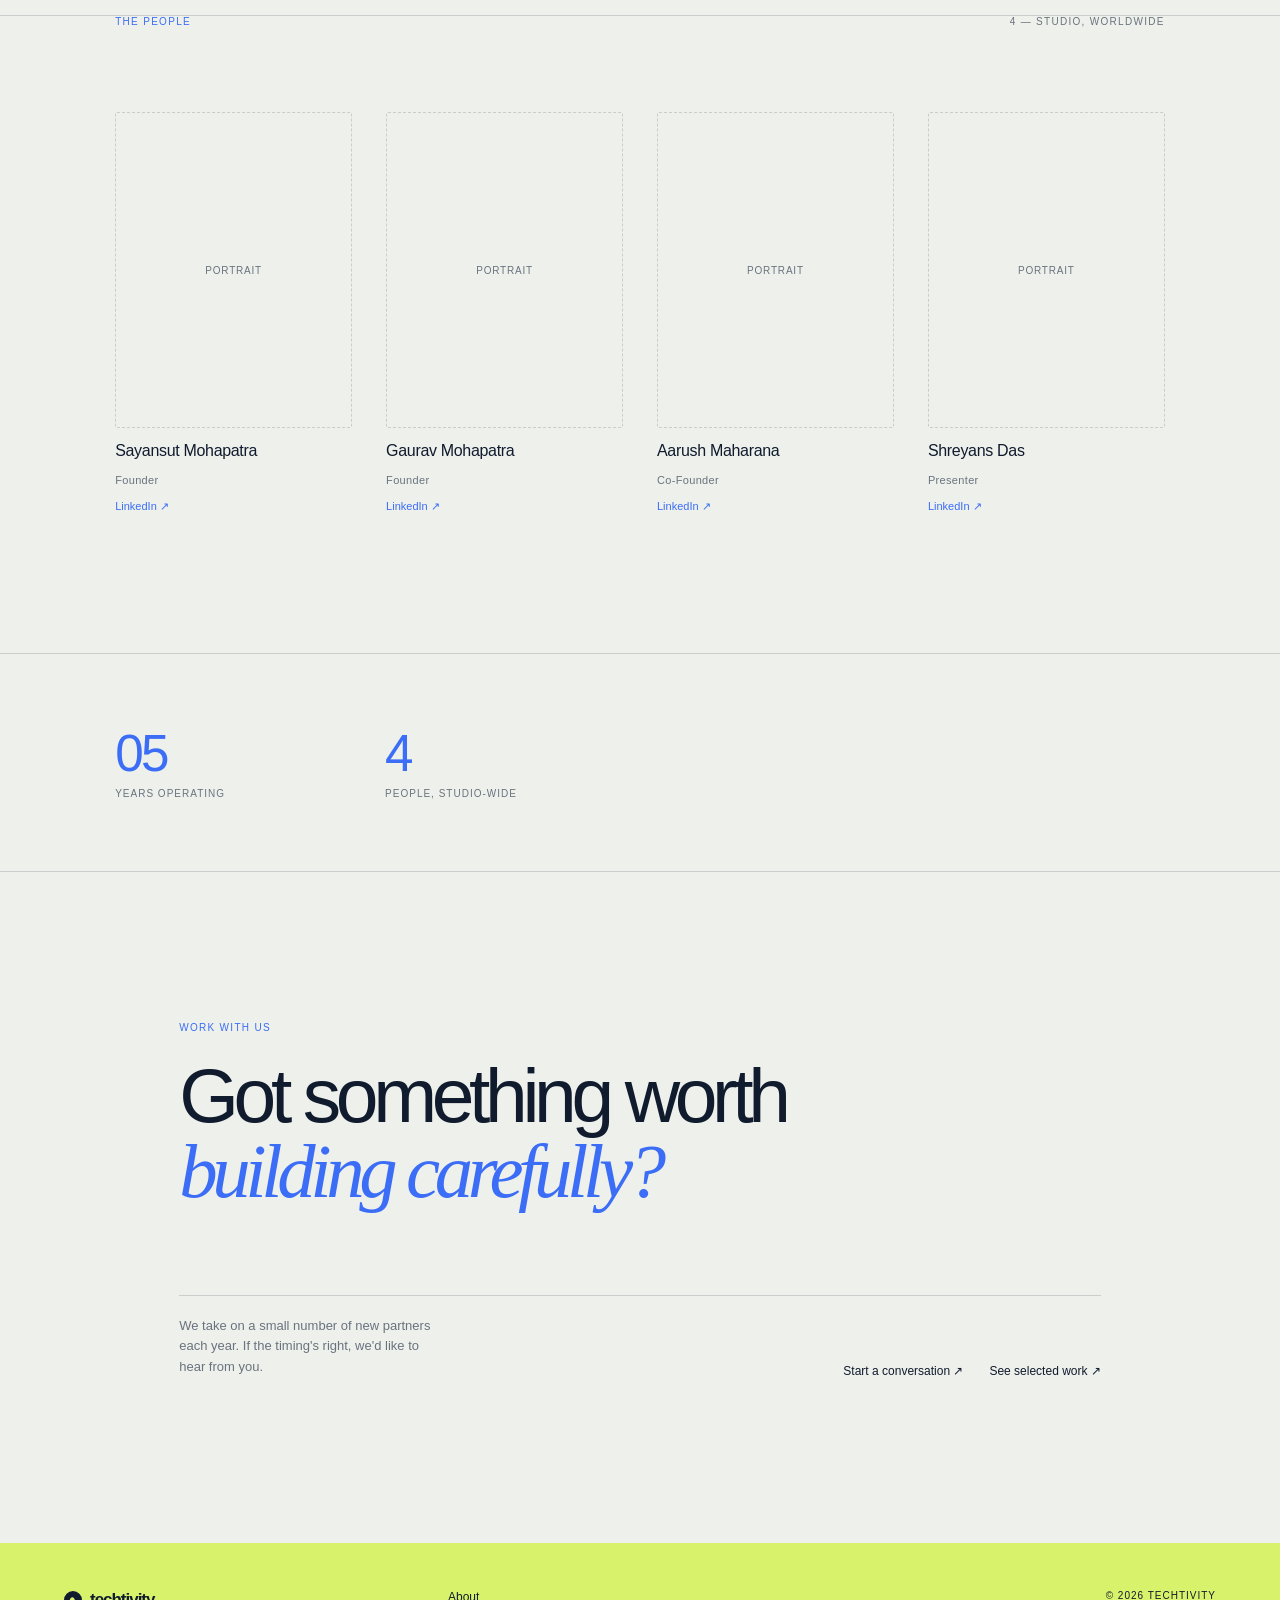
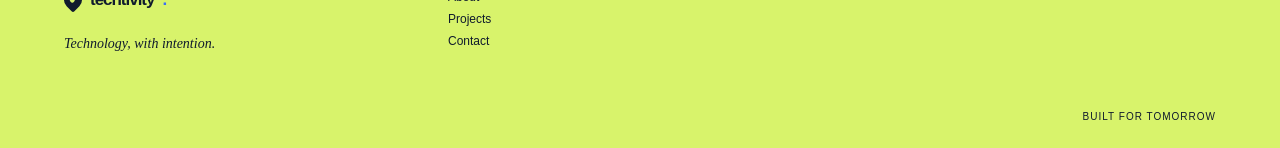
==== commit b46c0da9: "Update about.html" ====
--- a/about.html
+++ b/about.html
@@ -6,7 +6,7 @@
 <title>About — Techtivity</title>
 <meta name="description" content="Techtivity is an independent technology studio for people building a more considered future." />
 <meta name="color-scheme" content="dark light" />
-<link rel="icon" href="data:image/svg+xml,%3Csvg xmlns='http://www.w3.org/2000/svg' viewBox='0 0 32 32'%3E%3Ccircle cx='16' cy='16' r='15' fill='%23101b2d'/%3E%3Ccircle cx='16' cy='16' r='4' fill='%23d8f36b'/%3E%3C/svg%3E" />
+<link rel="icon" href="data:Techtivity emblemlight.svg" viewBox='0 0 32 32'%3E%3Ccircle cx='16' cy='16' r='15' fill='%23101b2d'/%3E%3Ccircle cx='16' cy='16' r='4' fill='%23d8f36b'/%3E%3C/svg%3E" />
 <style>
 :root{--ink:#101b2d;--paper:#eef0eb;--muted:#69737e;--line:rgba(16,27,45,.16);--lime:#d8f36b;--blue:#3b6df6;--soft:#59636e;--focus:#3b6df6}
 [data-theme=dark]{--ink:#eef0eb;--paper:#101b2d;--muted:#b7c0c8;--line:rgba(238,240,235,.18);--soft:#b7c0c8;--focus:#d8f36b}
@@ -177,18 +177,16 @@
 <section class="story reveal">
   <span class="col-label">Our story</span>
   <div>
-    <p>We started Techtivity in 2017 with one belief: that most software is built faster than it is <em>understood.</em></p>
+    <p>We started Techtivity in 2021 with one belief: that most software is built faster than it is <em>understood.</em></p>
     <p>Since then we've partnered with founders, research labs and product teams to slow down just enough to build things that last — infrastructure, spatial tools, intelligence layers — without losing the urgency that got them started.</p>
     <p>Today we're a team of fourteen, working across Paris, Lisbon and remotely, on a small number of long relationships rather than a large number of short ones. <a href="index.html#work" class="text-link">See selected work ↗</a></p>
   </div>
 </section>
 
-<!-- Brief description space -->
 <section class="brief reveal">
   <span class="col-label">In brief</span>
   <div>
     <blockquote>A studio-sized team that behaves like an in-house one: we embed with the people who'll live with what we build, favor fewer relationships held for longer, and treat every technical or visual decision as something that has to earn its place before it ships.</blockquote>
-    <!-- Image slot: swap background-image url below -->
     <div class="imgslot" style="background-image:none">Image — team at work</div>
   </div>
 </section>
@@ -197,7 +195,6 @@
   <div class="section-head reveal"><p class="eyebrow">How we work</p><span>03 — Principles</span></div>
   <div class="values-grid">
     <div class="value reveal">
-      <!-- Image slot: swap background-image url below -->
       <div class="imgslot" style="background-image:none">Image — process detail</div>
       <span class="num">01</span>
       <strong>Depth over speed</strong>
@@ -219,41 +216,38 @@
 </section>
 
 <section class="team">
-  <div class="section-head reveal"><p class="eyebrow">The people</p><span>14 — Studio, worldwide</span></div>
+  <div class="section-head reveal"><p class="eyebrow">The people</p><span>4 — Studio, worldwide</span></div>
   <div class="team-grid">
     <div class="person reveal">
-      <!-- Image slot: swap background-image url below -->
       <div class="imgslot" style="background-image:none">Portrait</div>
-      <strong>Mireille Adjani</strong>
-      <span class="role">Founder, Design</span>
+      <strong>Sayansut Mohapatra</strong>
+      <span class="role">Founder</span>
       <a class="plink" href="https://www.linkedin.com/" target="_blank" rel="noopener noreferrer">LinkedIn ↗</a>
     </div>
     <div class="person reveal">
       <div class="imgslot" style="background-image:none">Portrait</div>
-      <strong>Théo Kessler</strong>
-      <span class="role">Founder, Engineering</span>
+      <strong>Gaurav Mohapatra</strong>
+      <span class="role">Founder</span>
       <a class="plink" href="https://www.linkedin.com/" target="_blank" rel="noopener noreferrer">LinkedIn ↗</a>
     </div>
     <div class="person reveal">
       <div class="imgslot" style="background-image:none">Portrait</div>
-      <strong>Priya Nandakumar</strong>
-      <span class="role">Lead, Product</span>
+      <strong>Aarush Maharana</strong>
+      <span class="role">Co-Founder</span>
       <a class="plink" href="https://www.linkedin.com/" target="_blank" rel="noopener noreferrer">LinkedIn ↗</a>
     </div>
     <div class="person reveal">
       <div class="imgslot" style="background-image:none">Portrait</div>
-      <strong>Sam Okoro</strong>
-      <span class="role">Lead, Research</span>
+      <strong>Shreyans Das</strong>
+      <span class="role">Presenter</span>
       <a class="plink" href="https://www.linkedin.com/" target="_blank" rel="noopener noreferrer">LinkedIn ↗</a>
     </div>
   </div>
 </section>
 
 <section class="stats reveal">
-  <div class="stat"><strong>09</strong><span>Years operating</span></div>
-  <div class="stat"><strong>14</strong><span>People, studio-wide</span></div>
-  <div class="stat"><strong>26</strong><span>Long-term partners</span></div>
-  <div class="stat"><strong>03</strong><span>Cities</span></div>
+  <div class="stat"><strong>05</strong><span>Years operating</span></div>
+  <div class="stat"><strong>4</strong><span>People, studio-wide</span></div>
 </section>
 
 <section class="cta-band reveal">
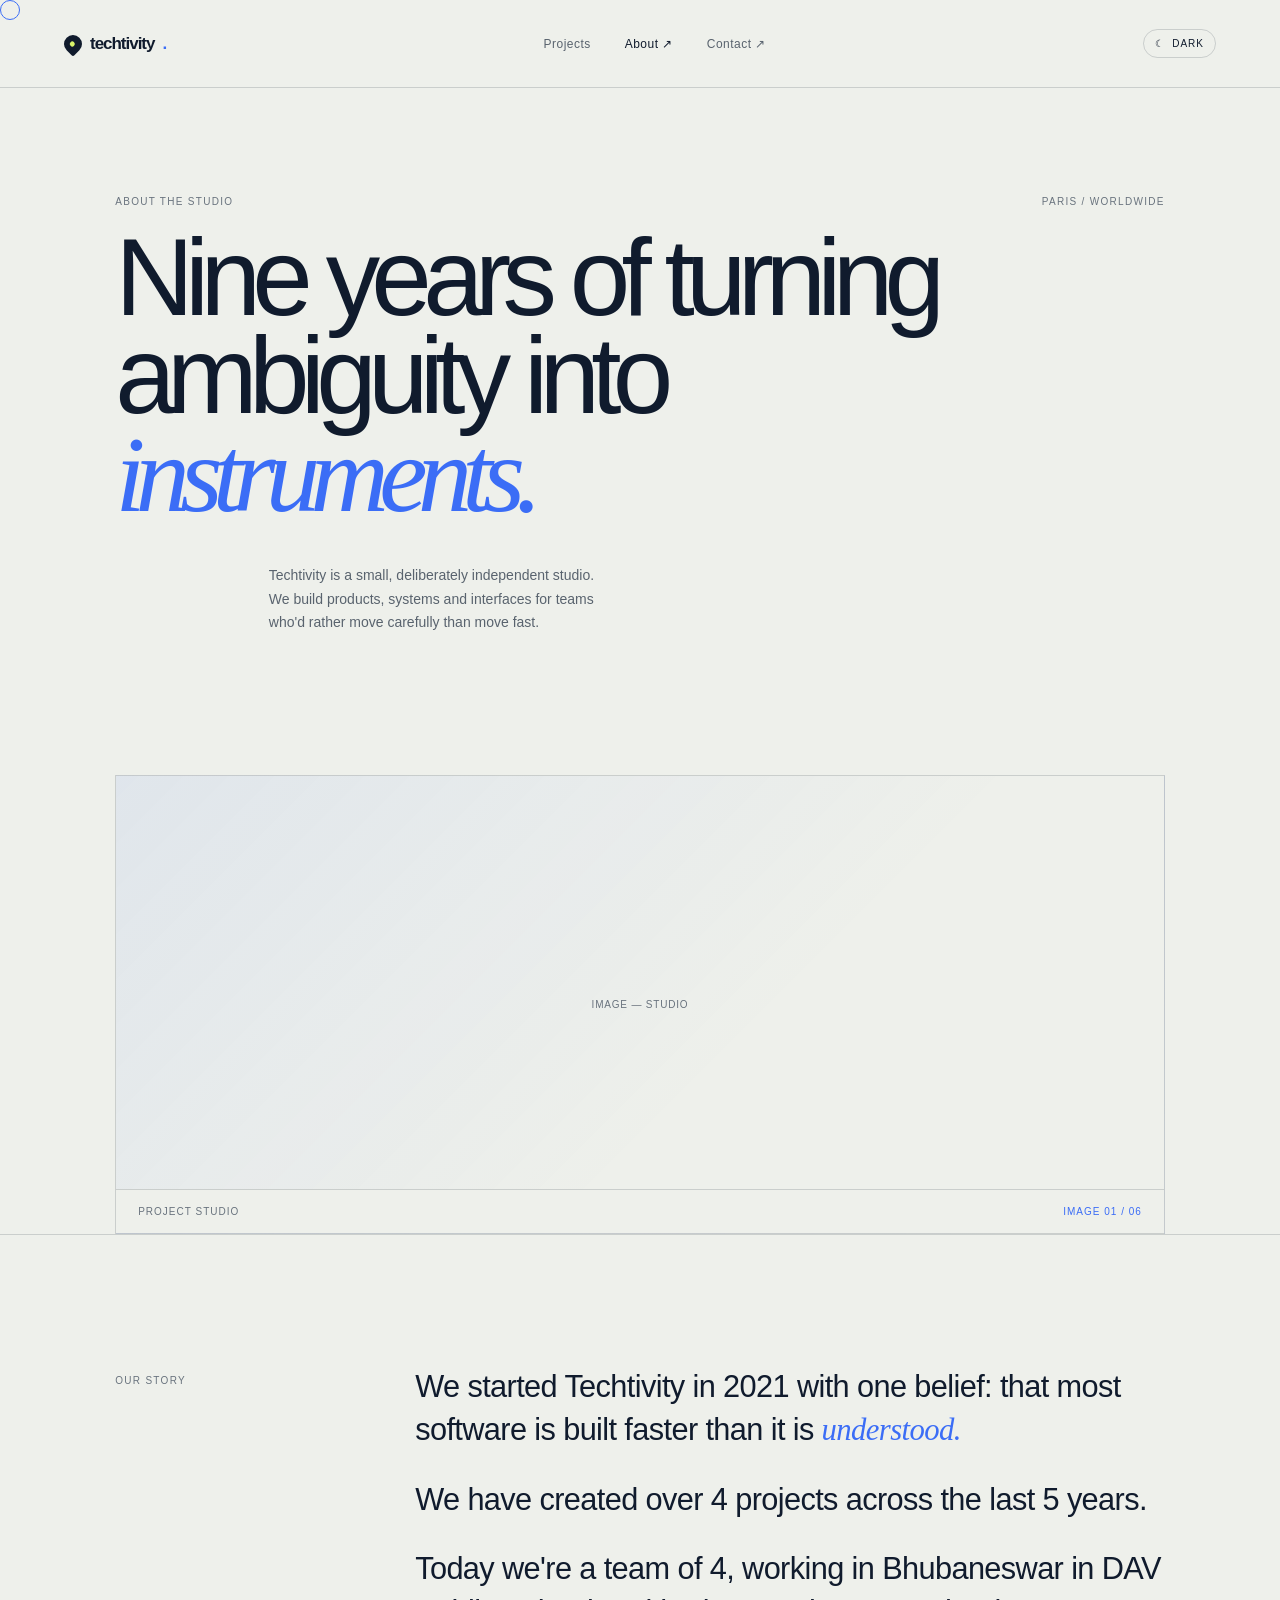
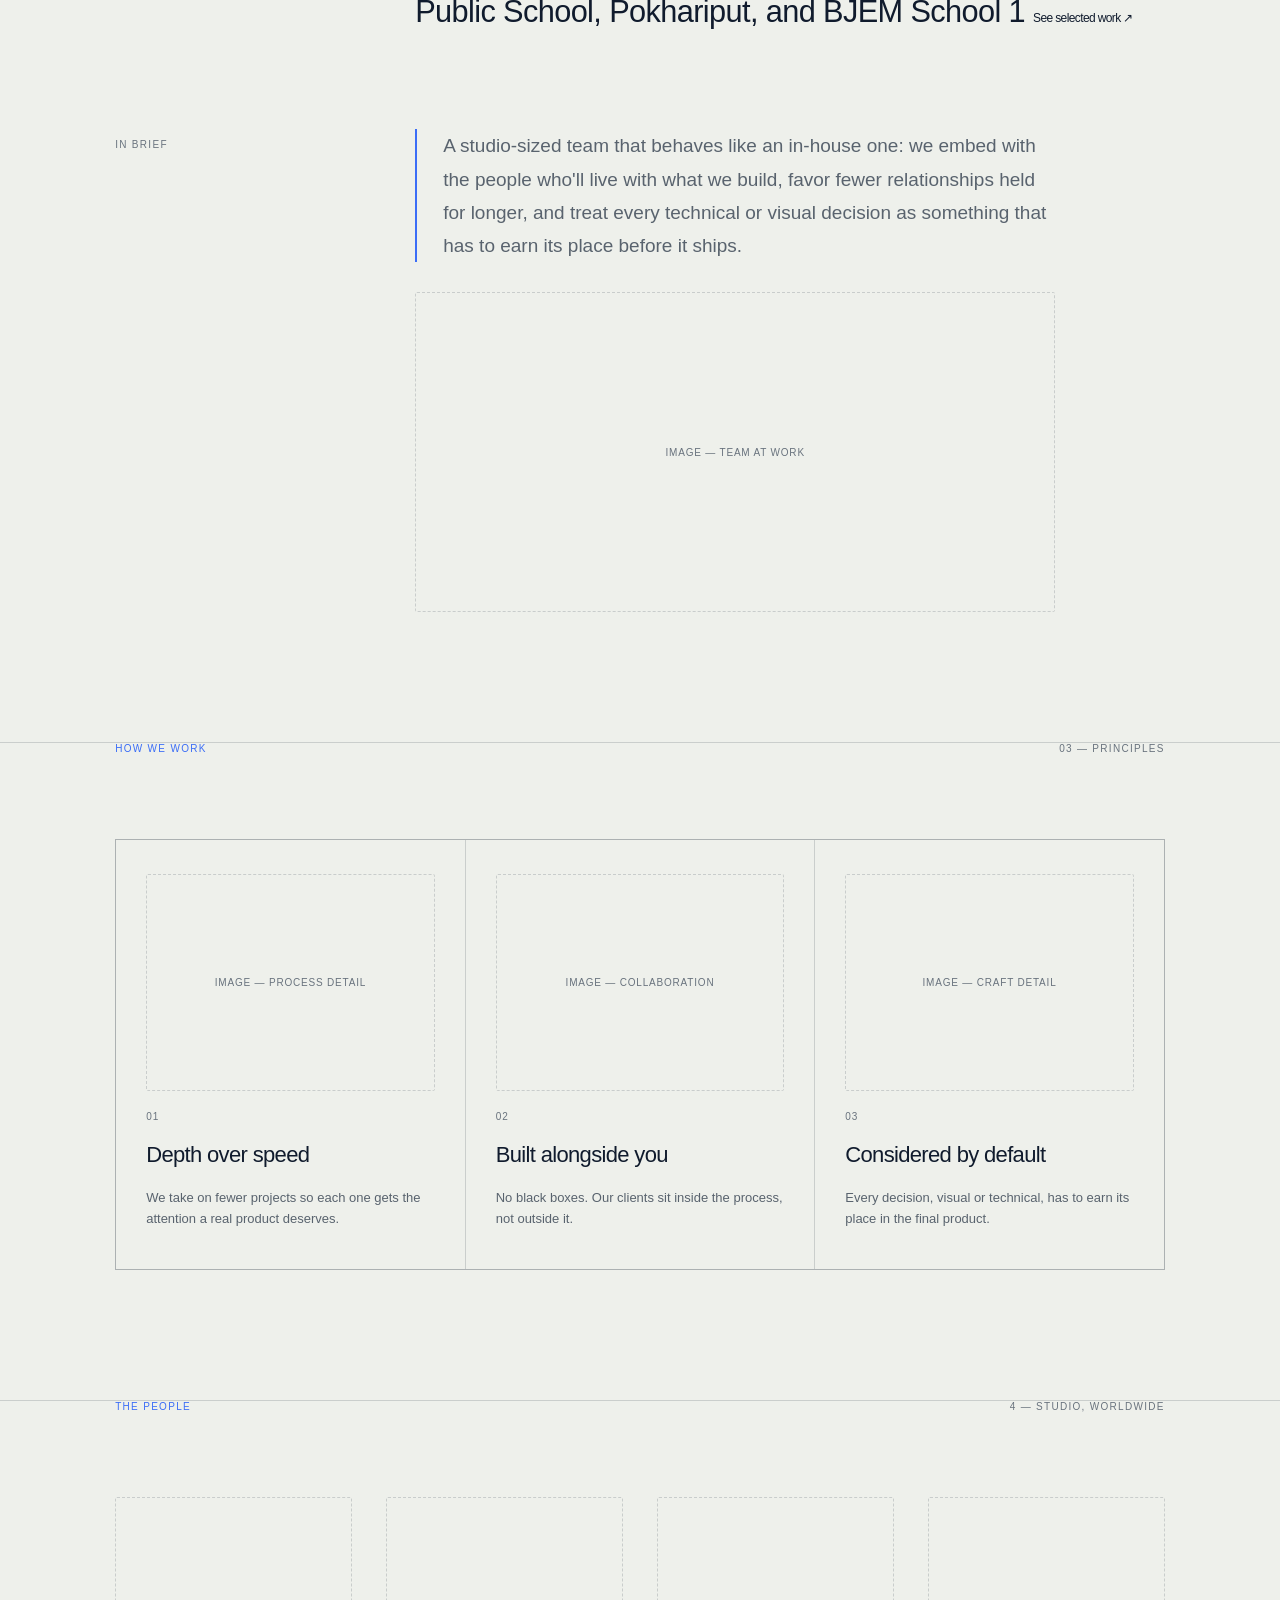
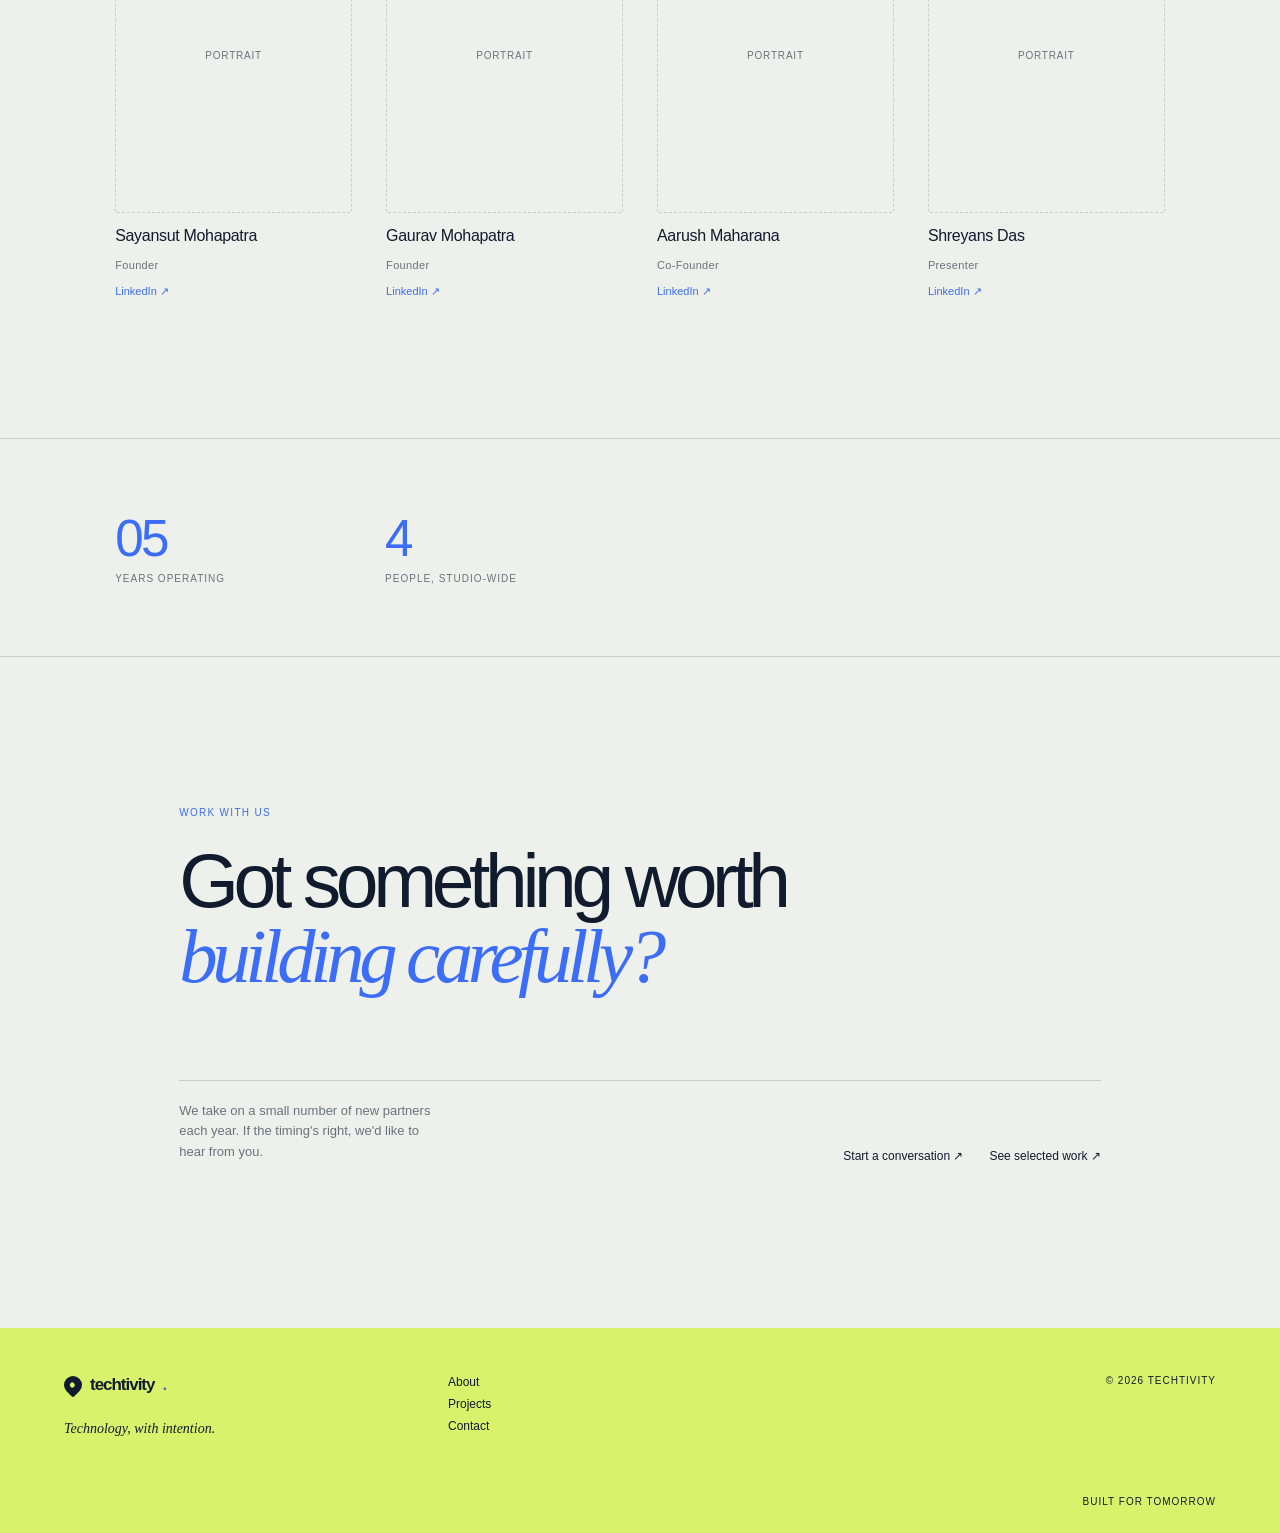
==== commit 092ded3b: "Update about.html" ====
--- a/about.html
+++ b/about.html
@@ -168,18 +168,17 @@
   <p class="desc reveal">Techtivity is a small, deliberately independent studio. We build products, systems and interfaces for teams who'd rather move carefully than move fast.</p>
 </section>
 
-<!-- Primary image slot: replace background-image on .frame-fill, e.g. background-image:url('images/studio.jpg') -->
 <div class="hero-frame reveal">
   <div class="frame-fill" role="img" aria-label="Photograph of the Techtivity studio space">Image — studio</div>
-  <div class="frame-label"><span>Studio — Paris, 11th arrondissement</span><span>Image 01 / 06</span></div>
+  <div class="frame-label"><span>Project Studio</span><span>Image 01 / 06</span></div>
 </div>
 
 <section class="story reveal">
   <span class="col-label">Our story</span>
   <div>
     <p>We started Techtivity in 2021 with one belief: that most software is built faster than it is <em>understood.</em></p>
-    <p>Since then we've partnered with founders, research labs and product teams to slow down just enough to build things that last — infrastructure, spatial tools, intelligence layers — without losing the urgency that got them started.</p>
-    <p>Today we're a team of fourteen, working across Paris, Lisbon and remotely, on a small number of long relationships rather than a large number of short ones. <a href="index.html#work" class="text-link">See selected work ↗</a></p>
+    <p>We have created over 4 projects across the last 5 years. </p>
+    <p>Today we're a team of 4, working in Bhubaneswar in DAV Public School, Pokhariput, and BJEM School 1 <a href="index.html#work" class="text-link">See selected work ↗</a></p>
   </div>
 </section>
 
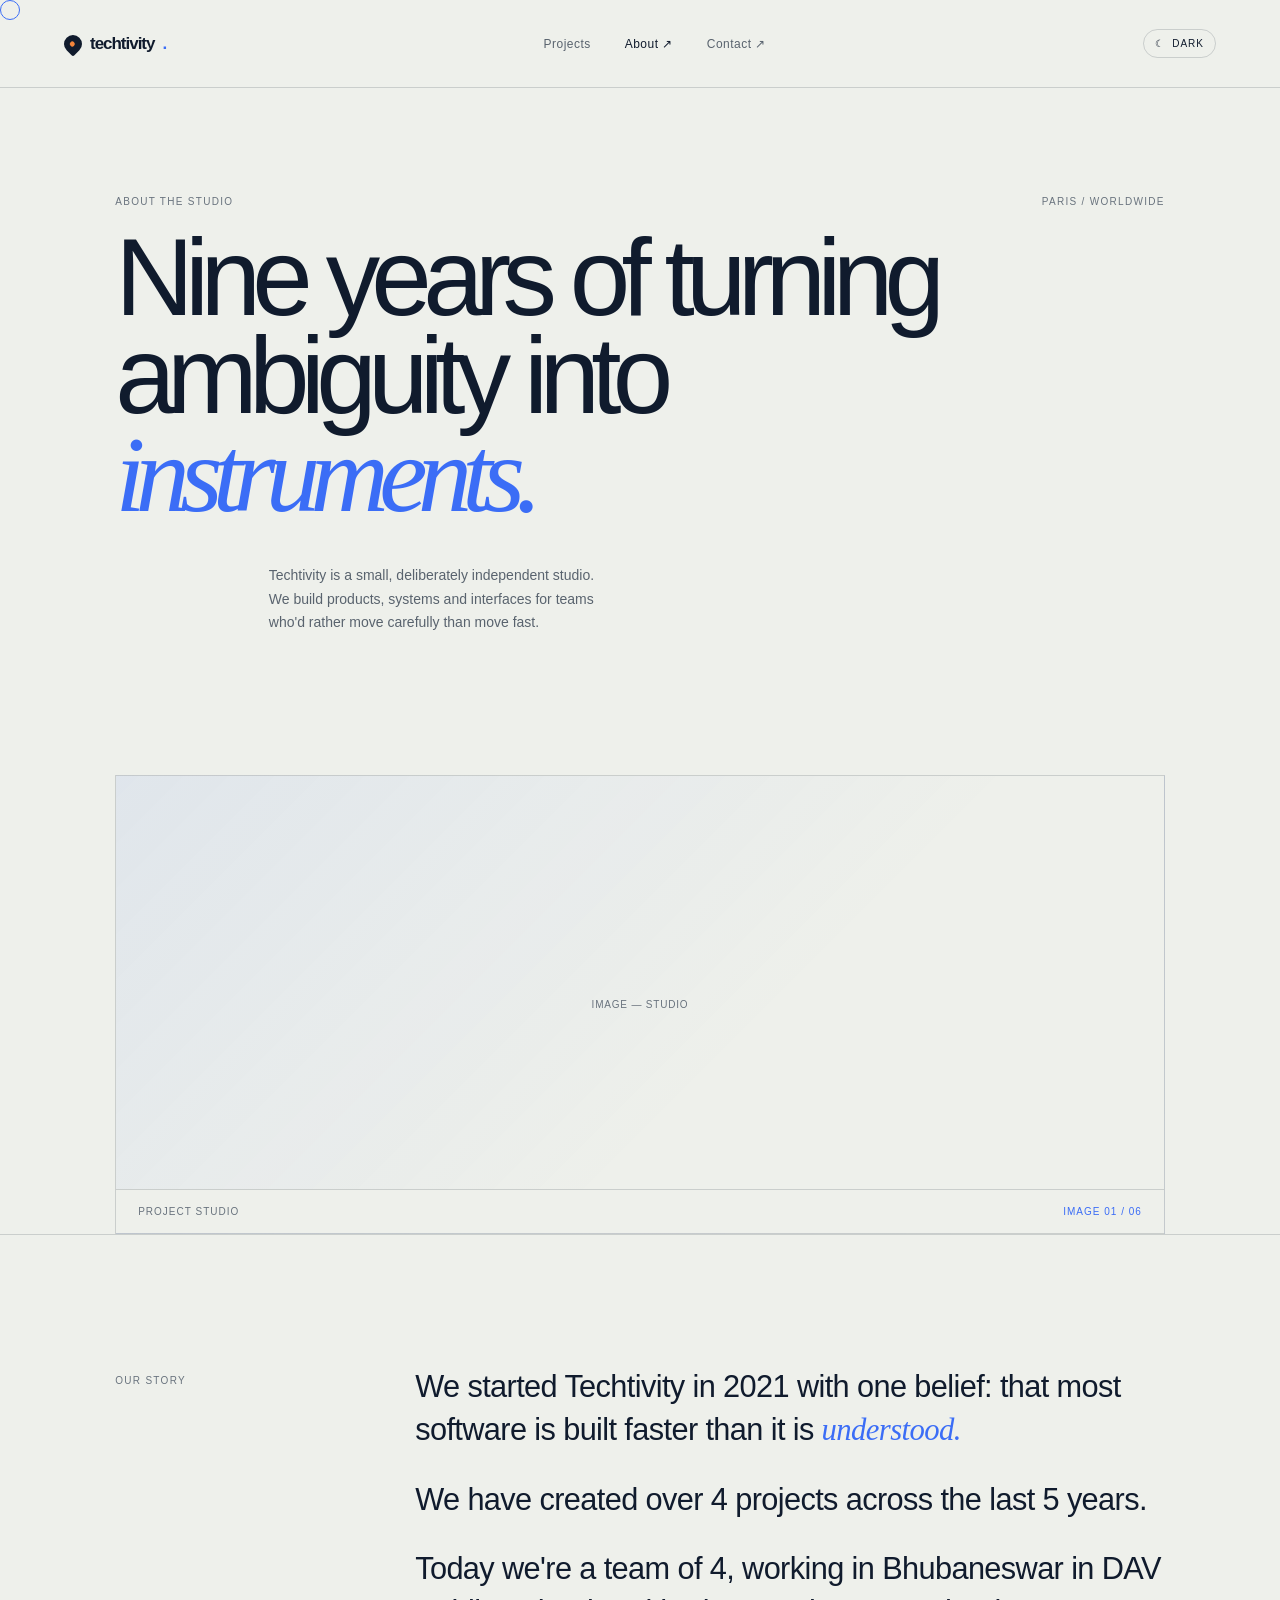
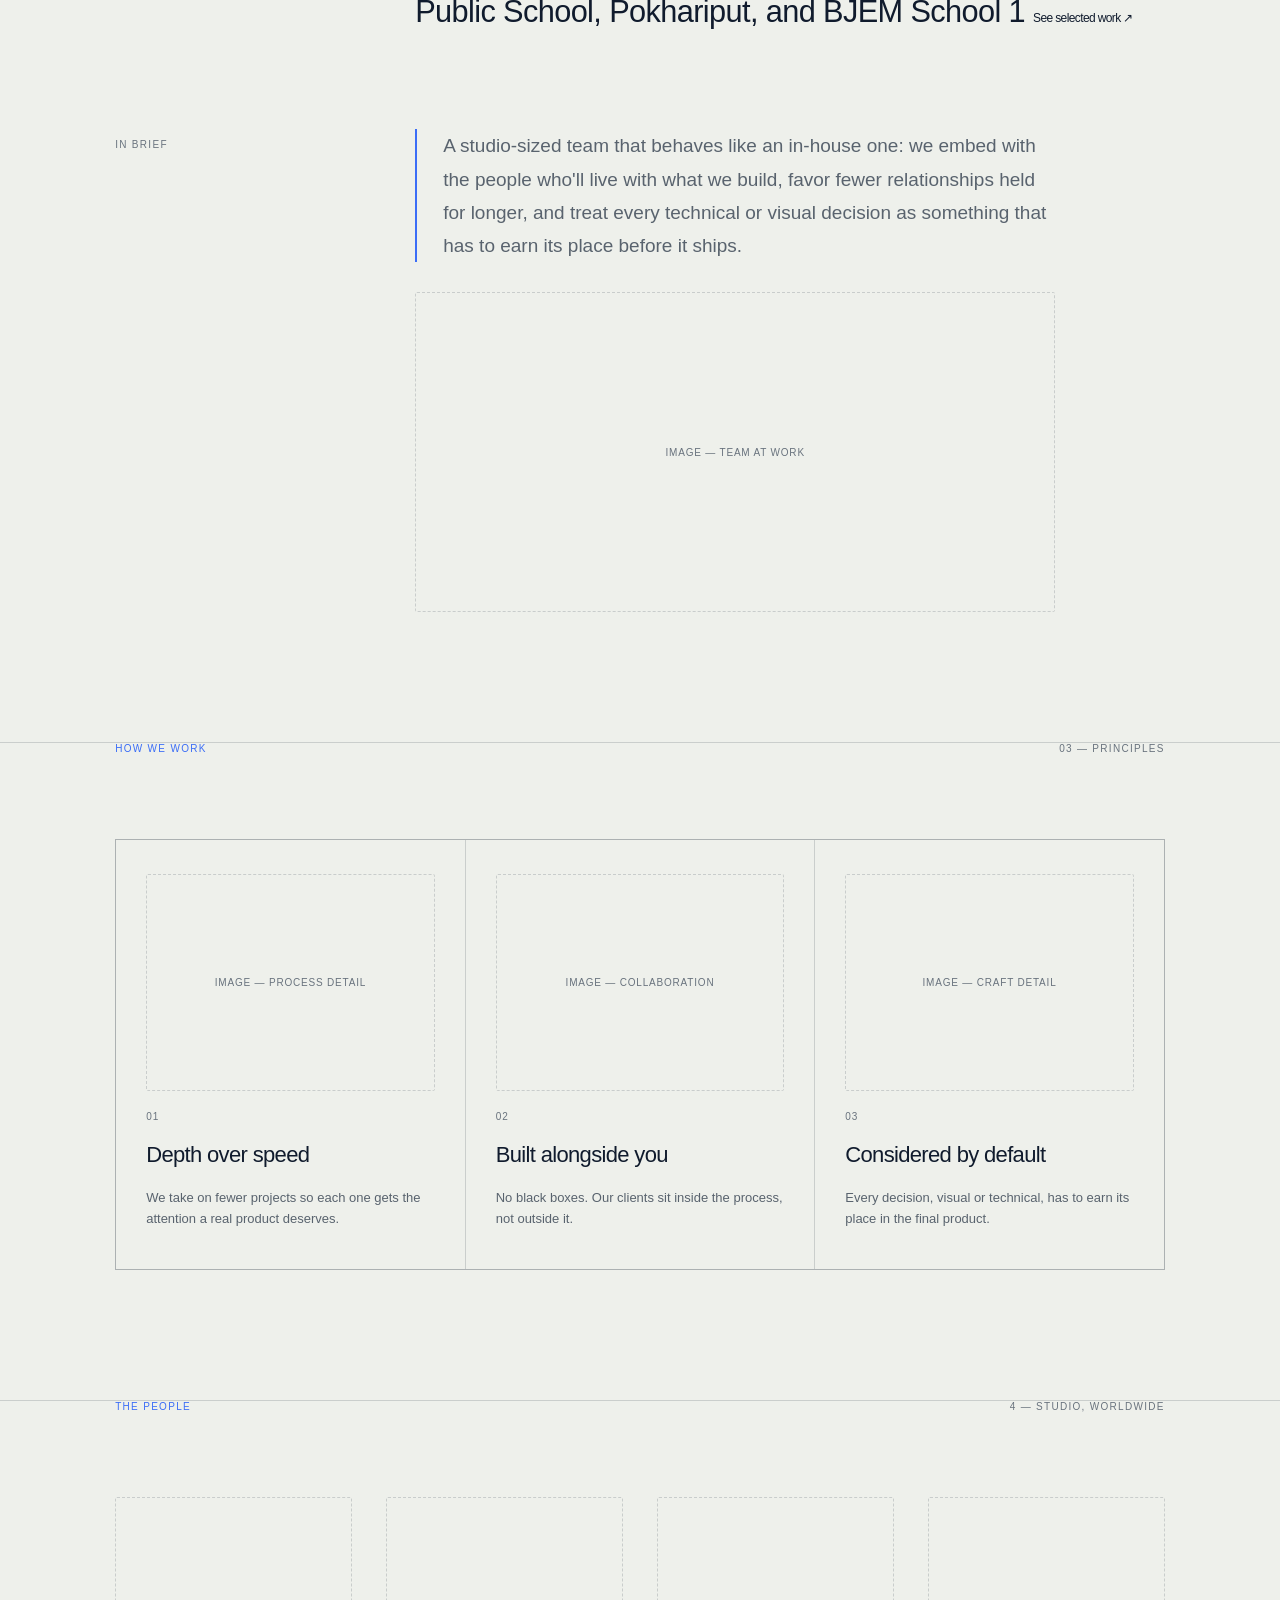
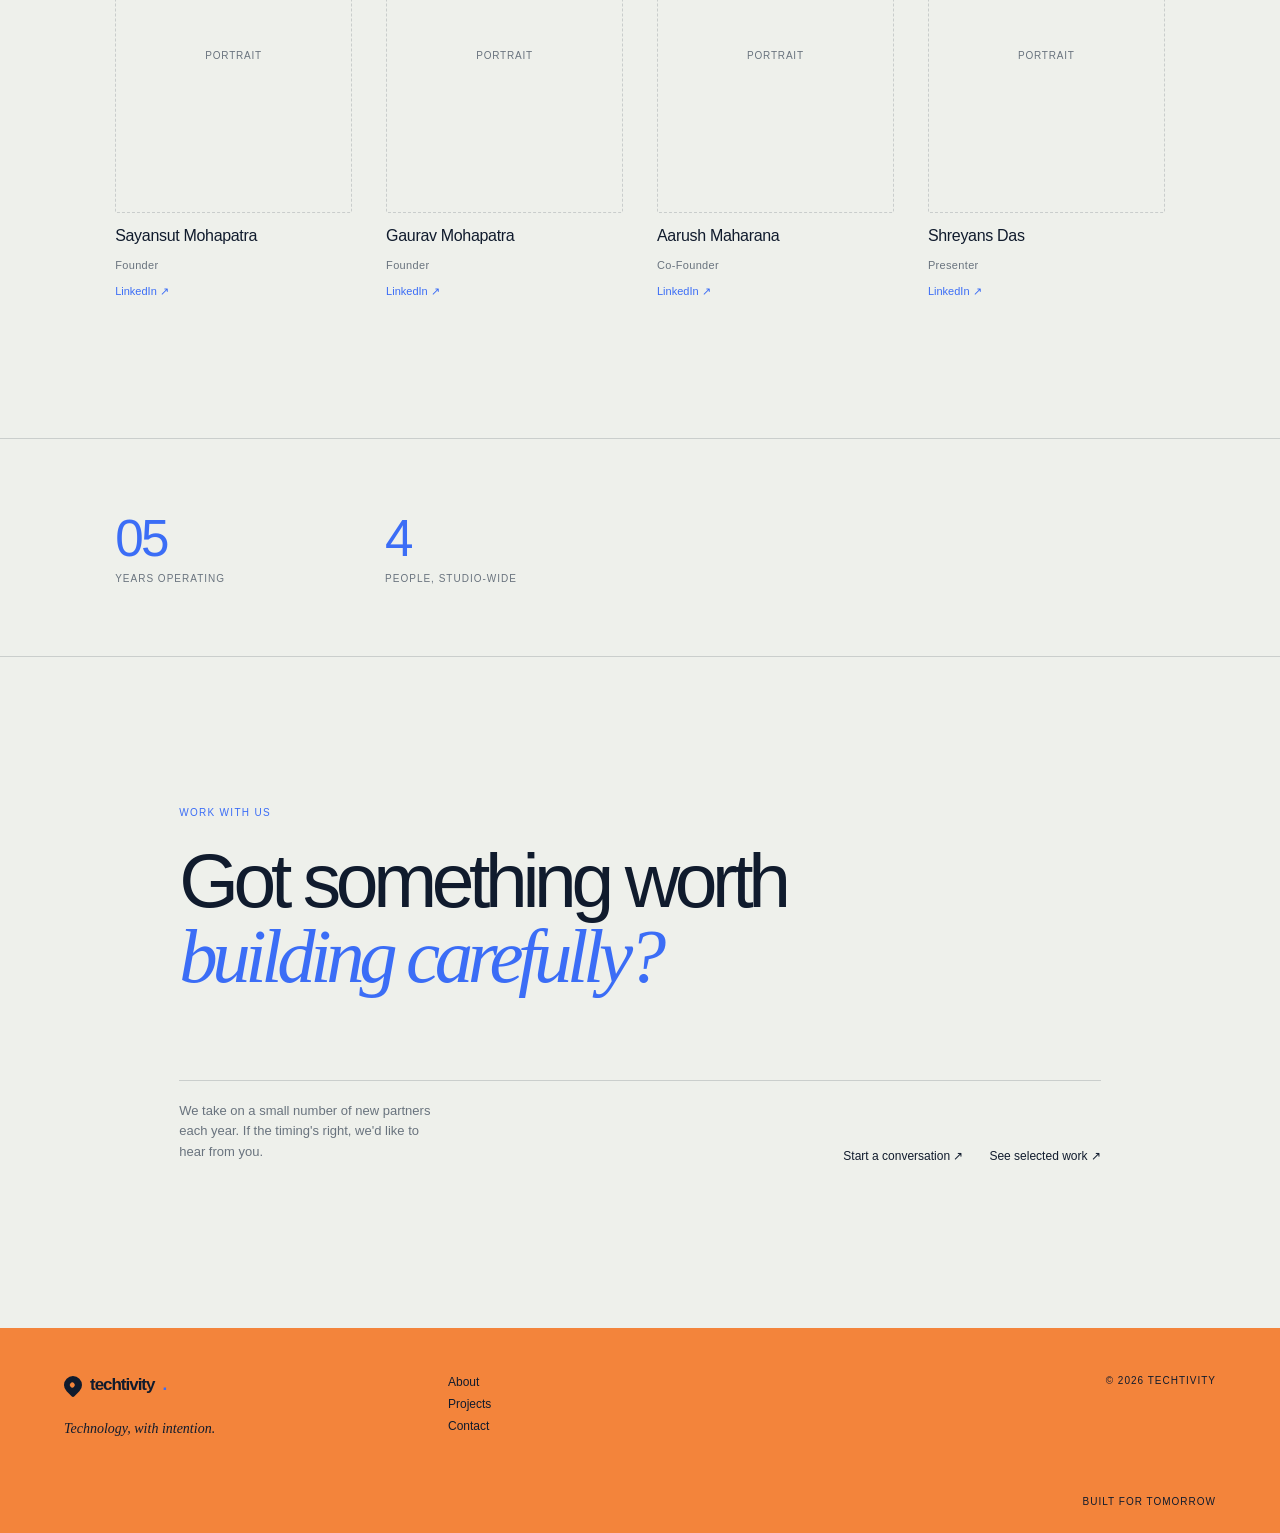
==== commit 4b7c533a: "Update about.html" ====
--- a/about.html
+++ b/about.html
@@ -6,10 +6,10 @@
 <title>About — Techtivity</title>
 <meta name="description" content="Techtivity is an independent technology studio for people building a more considered future." />
 <meta name="color-scheme" content="dark light" />
-<link rel="icon" href="data:Techtivity emblemlight.svg" viewBox='0 0 32 32'%3E%3Ccircle cx='16' cy='16' r='15' fill='%23101b2d'/%3E%3Ccircle cx='16' cy='16' r='4' fill='%23d8f36b'/%3E%3C/svg%3E" />
+<link rel="icon" href="data:Techtivity emblemlight.svg" viewBox='0 0 32 32'%3E%3Ccircle cx='16' cy='16' r='15' fill='%23101b2d'/%3E%3Ccircle cx='16' cy='16' r='4' fill='%23f3843b'/%3E%3C/svg%3E" />
 <style>
-:root{--ink:#101b2d;--paper:#eef0eb;--muted:#69737e;--line:rgba(16,27,45,.16);--lime:#d8f36b;--blue:#3b6df6;--soft:#59636e;--focus:#3b6df6}
-[data-theme=dark]{--ink:#eef0eb;--paper:#101b2d;--muted:#b7c0c8;--line:rgba(238,240,235,.18);--soft:#b7c0c8;--focus:#d8f36b}
+:root{--ink:#101b2d;--paper:#eef0eb;--muted:#69737e;--line:rgba(16,27,45,.16);--lime:#f3843b;--blue:#3b6df6;--soft:#59636e;--focus:#3b6df6}
+[data-theme=dark]{--ink:#eef0eb;--paper:#101b2d;--muted:#b7c0c8;--line:rgba(238,240,235,.18);--soft:#b7c0c8;--focus:#f3843b}
 *{box-sizing:border-box}
 html{scroll-behavior:smooth;background:var(--paper)}
 body{margin:0;background:var(--paper);color:var(--ink);font-family:Arial,Helvetica,sans-serif}
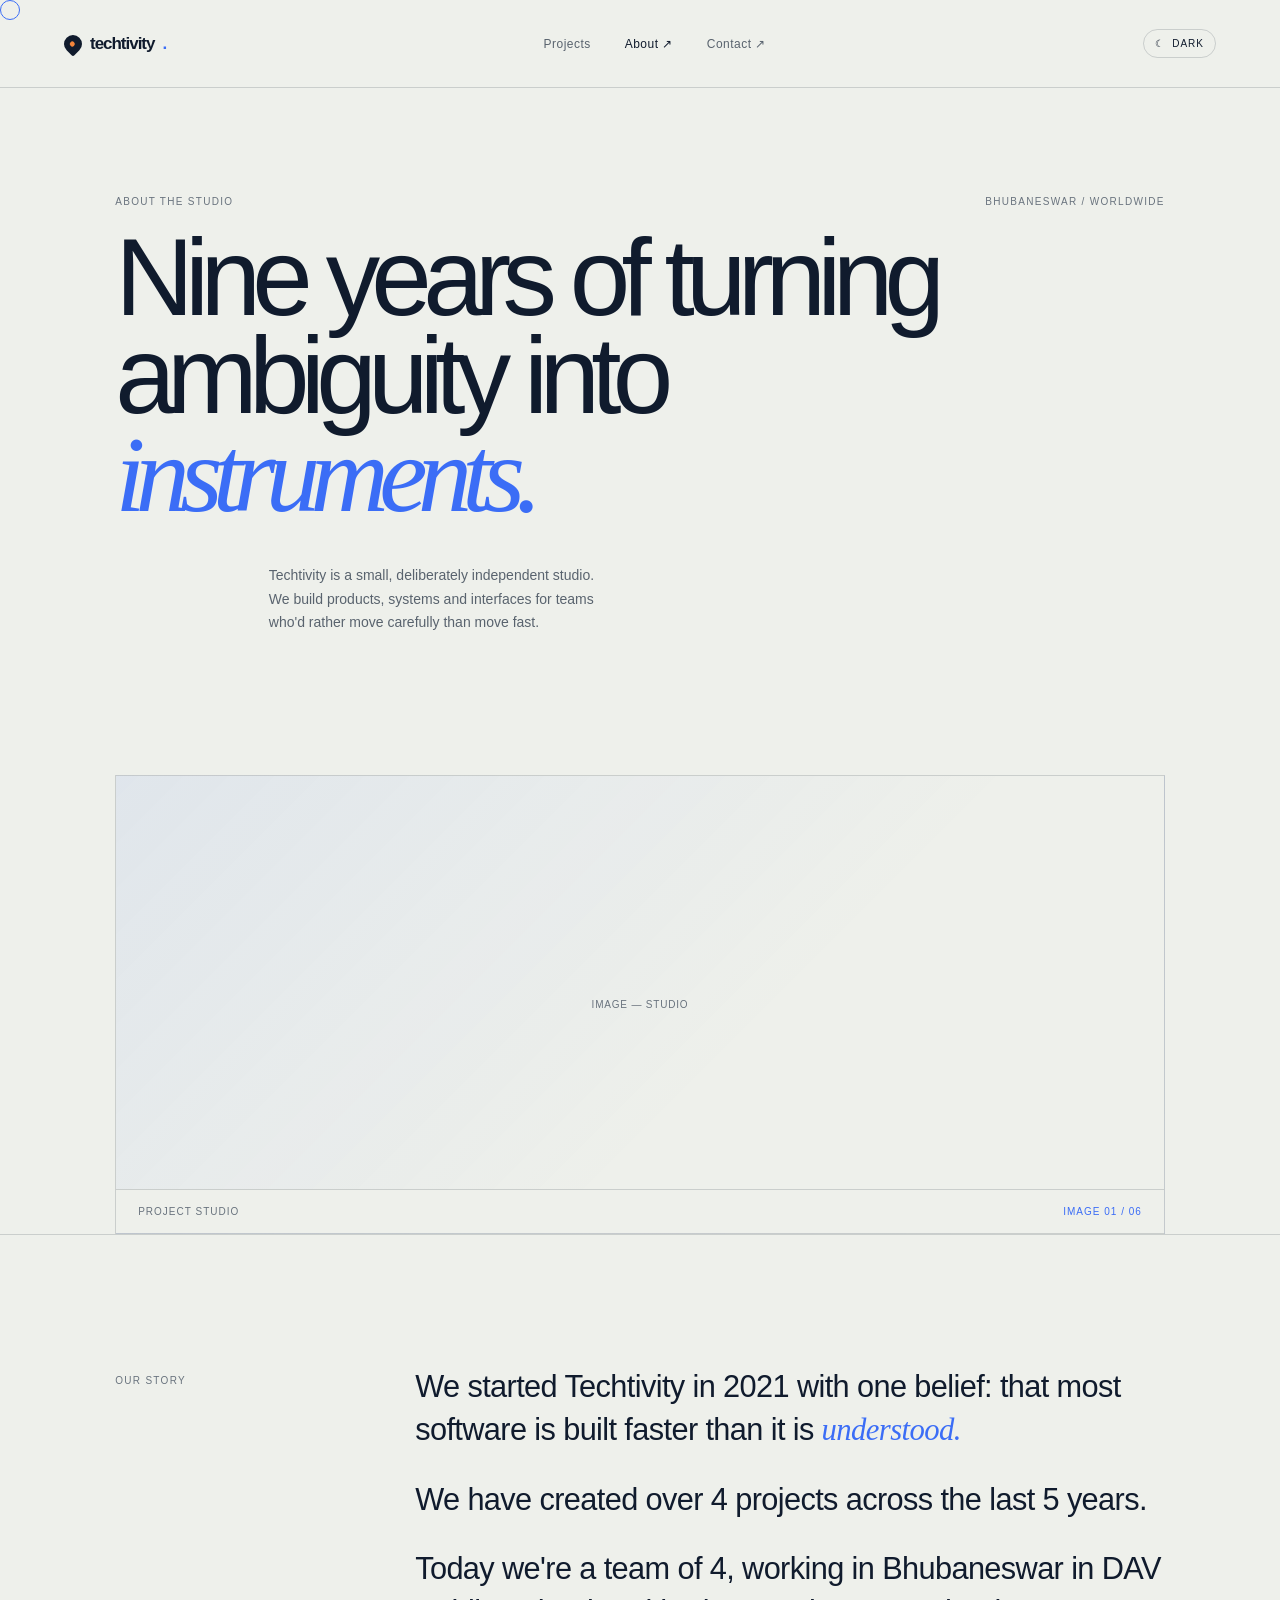
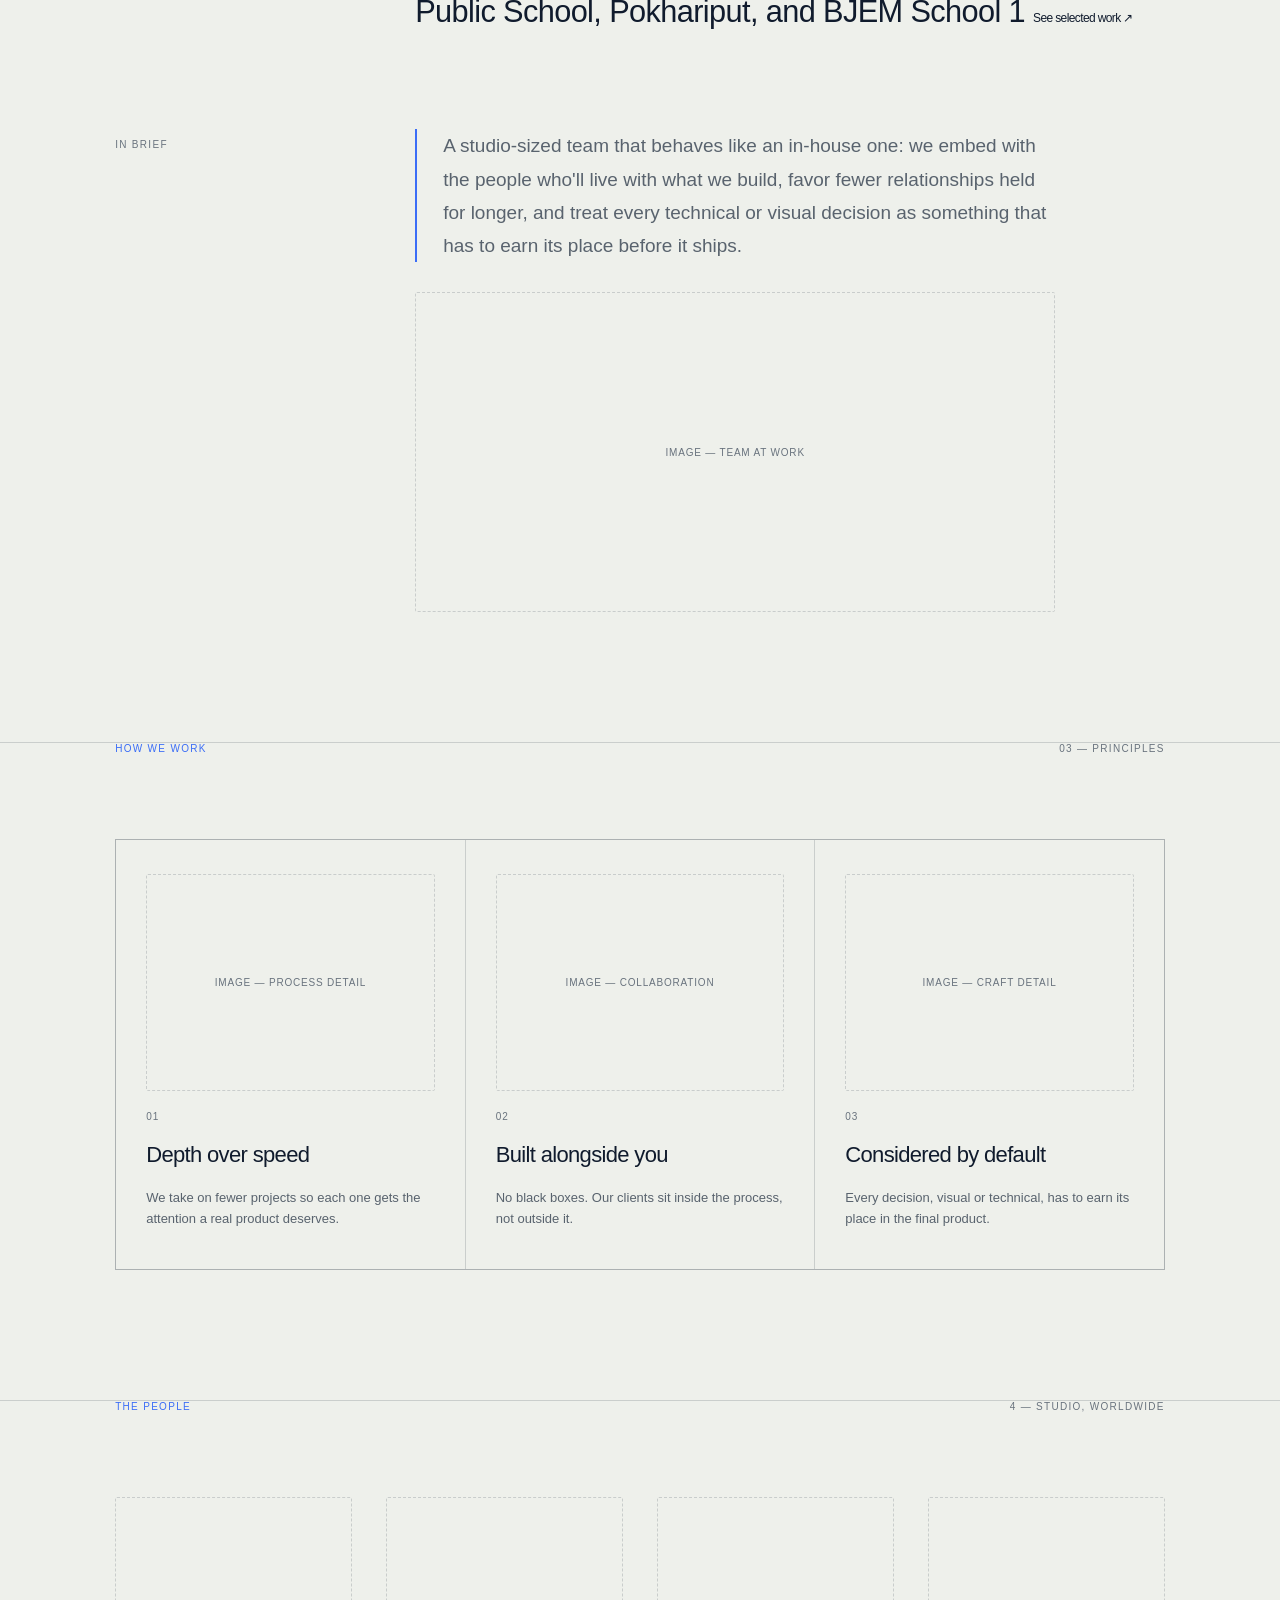
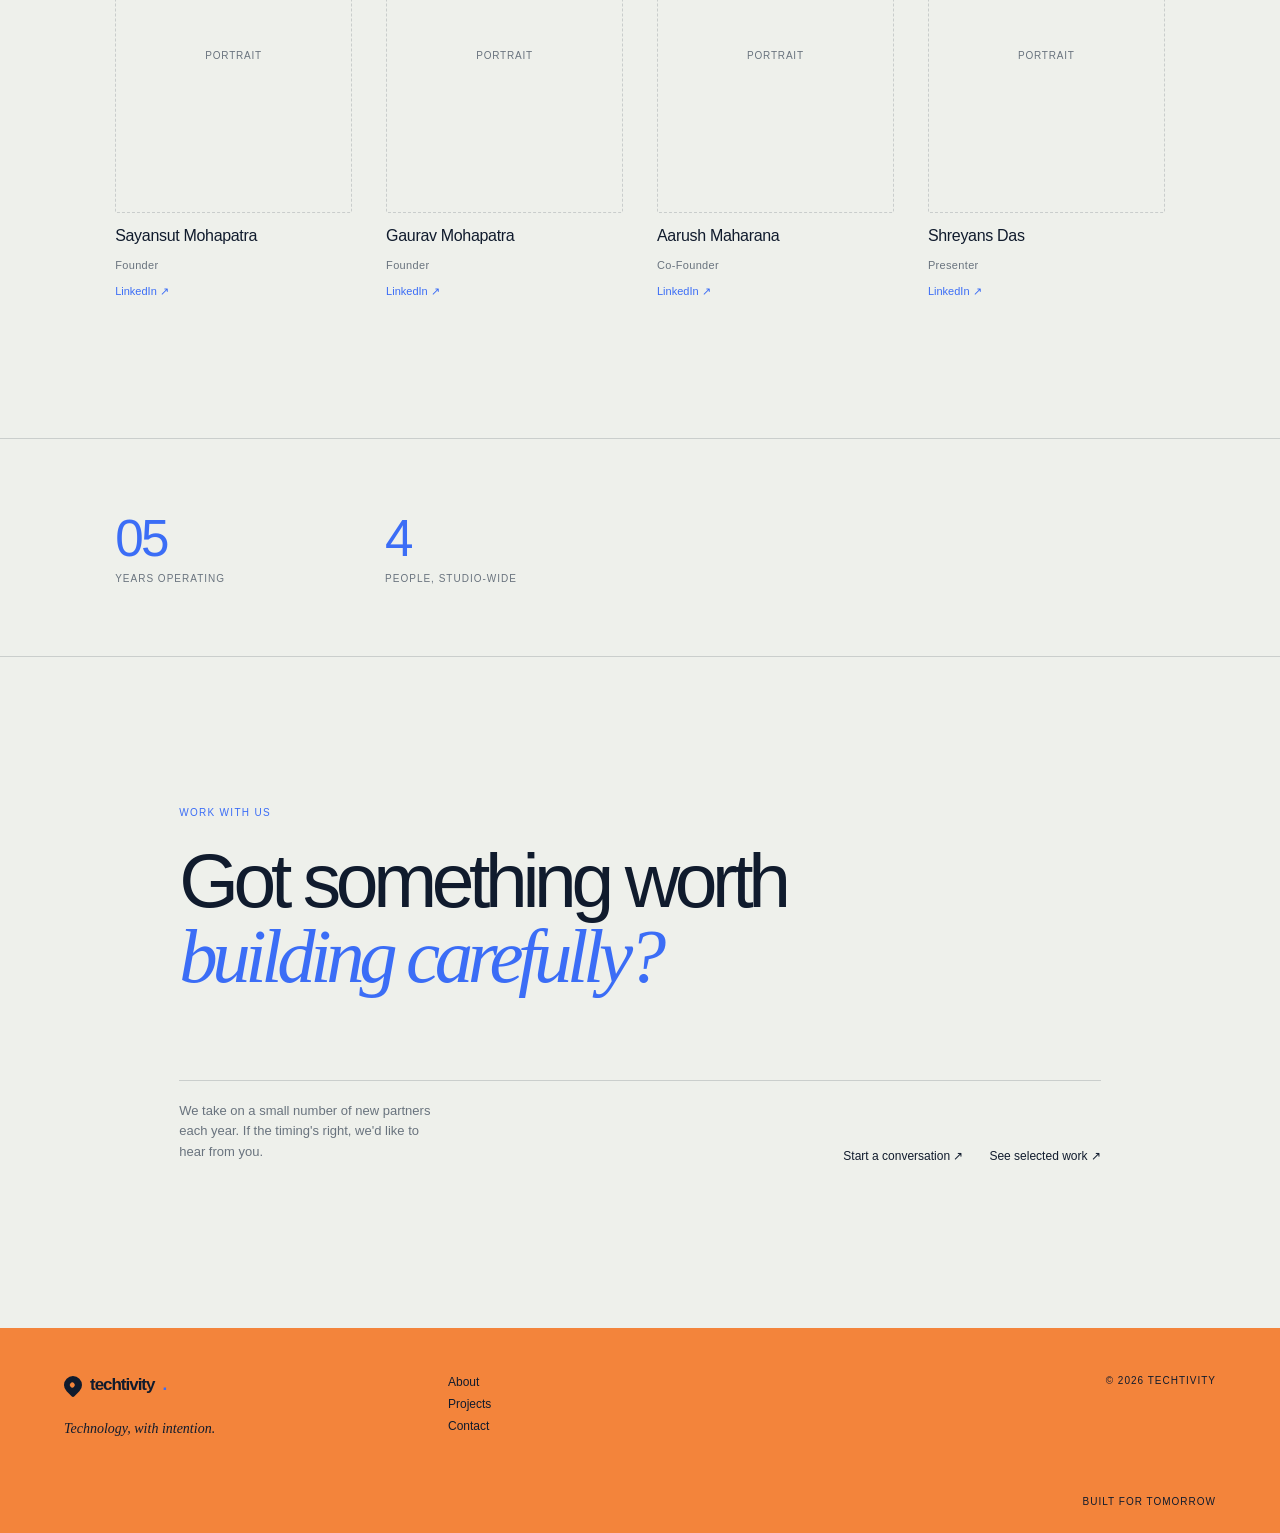
==== commit 7f4b3430: "Update about.html" ====
--- a/about.html
+++ b/about.html
@@ -163,7 +163,7 @@
 
 <main>
 <section class="page-head">
-  <div class="meta reveal"><span>About the studio</span><span>Paris / Worldwide</span></div>
+  <div class="meta reveal"><span>About the studio</span><span>Bhubaneswar / Worldwide</span></div>
   <h1 class="reveal">Nine years of turning<br>ambiguity into <em>instruments.</em></h1>
   <p class="desc reveal">Techtivity is a small, deliberately independent studio. We build products, systems and interfaces for teams who'd rather move carefully than move fast.</p>
 </section>
